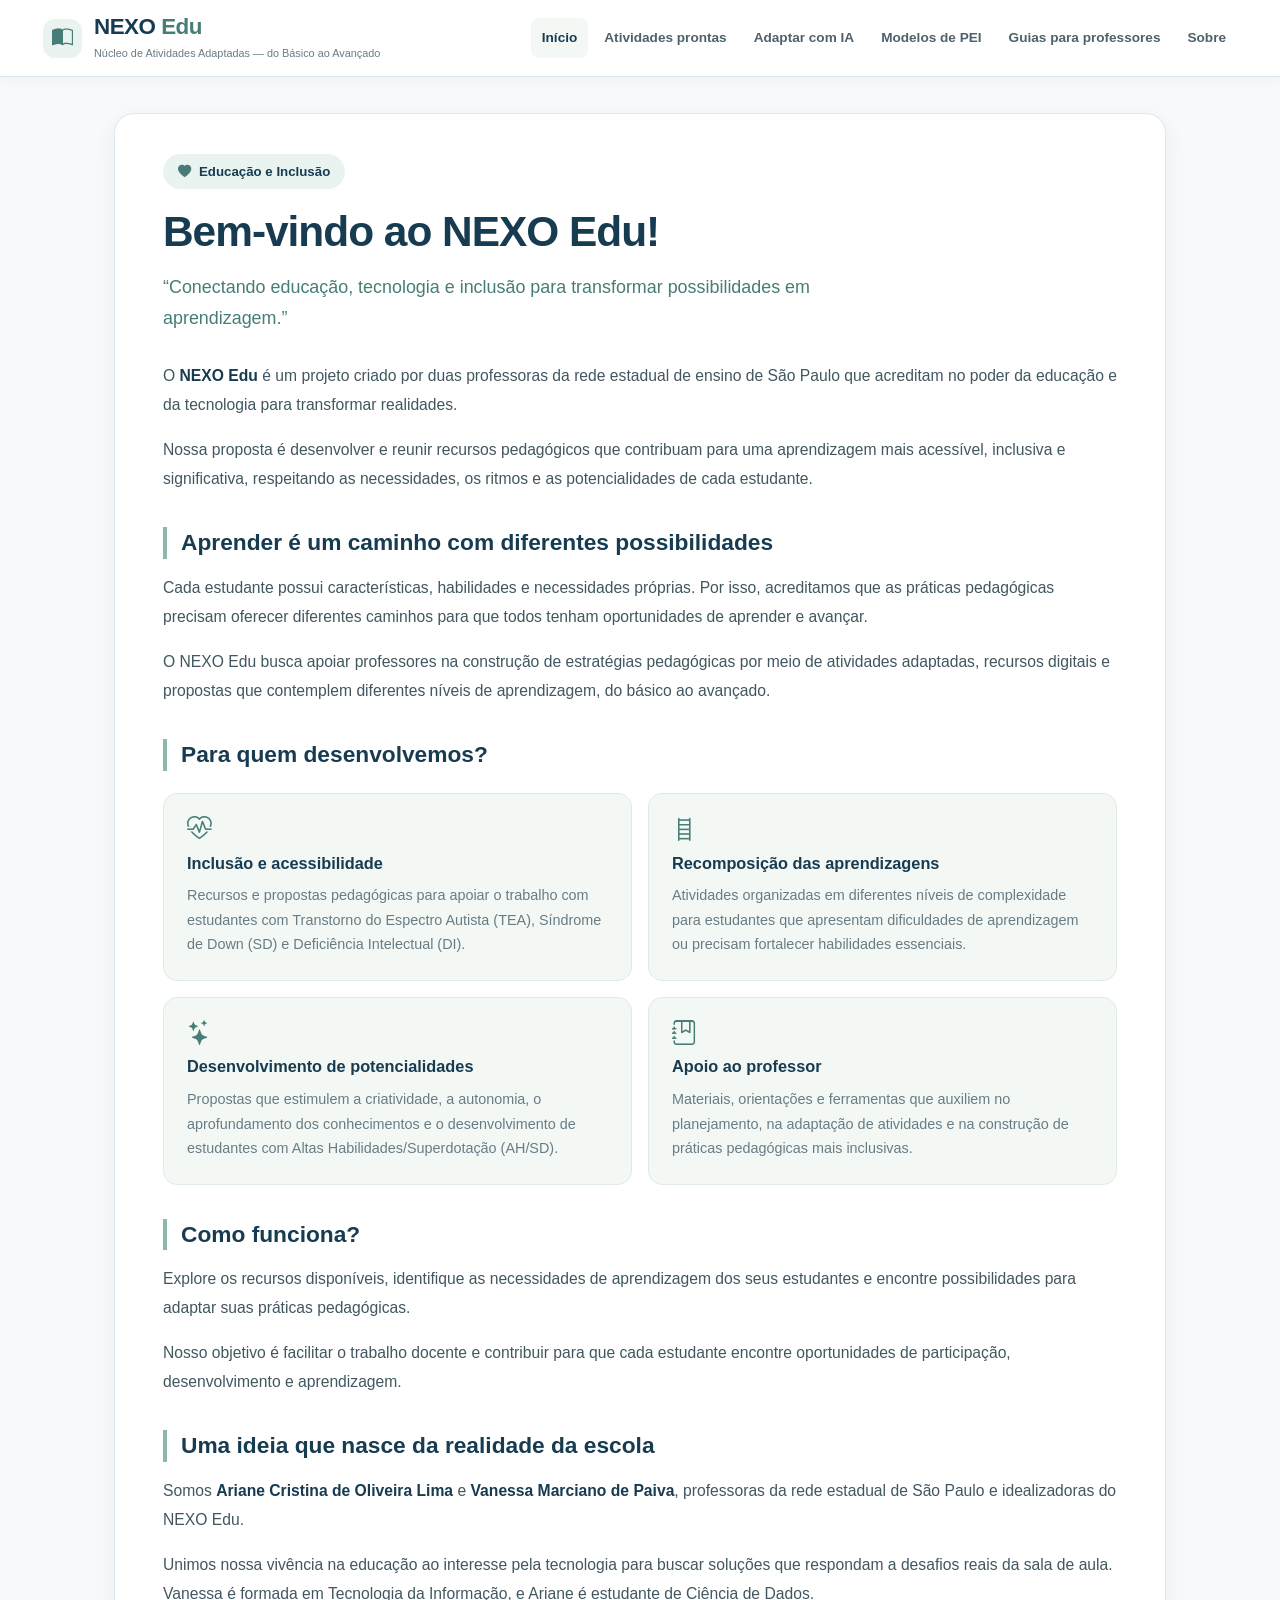
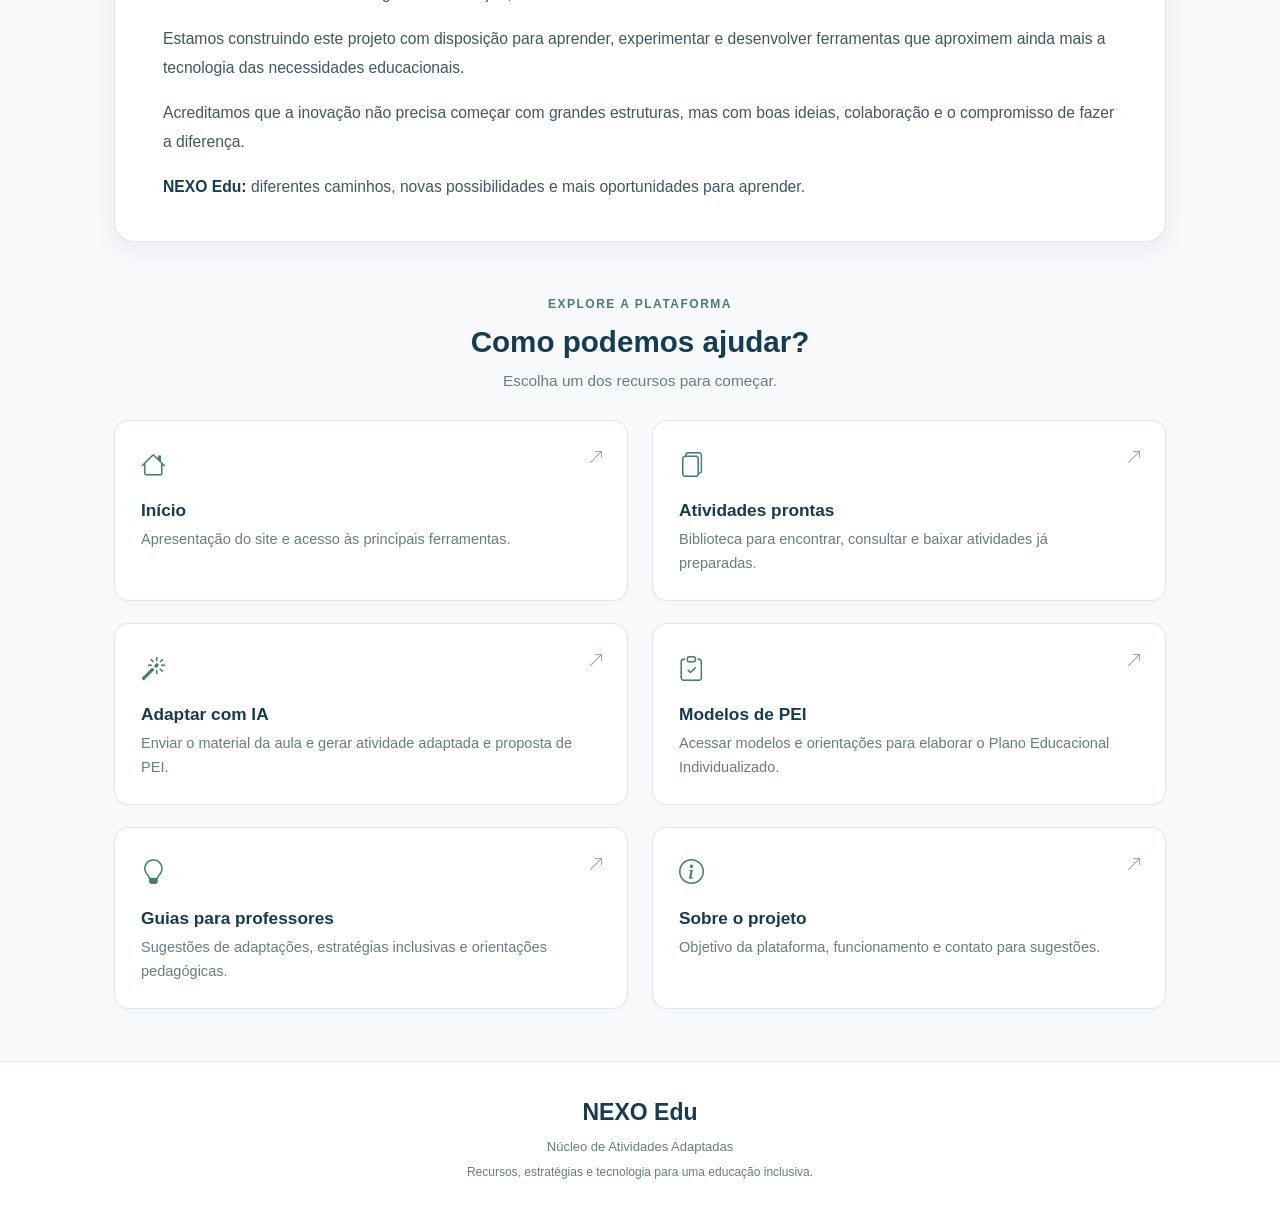
==== index.html @ 33f69986 "alteração do início e guia" ====
<!DOCTYPE html>
<html lang="pt-BR">
<head>
  <meta charset="UTF-8">
  <meta name="viewport" content="width=device-width, initial-scale=1.0">
  <meta name="theme-color" content="#173B50">
  <title>NEXO Edu - Inclusão e Tecnologia</title>

  <link rel="stylesheet" href="https://cdn.jsdelivr.net/npm/bootstrap-icons@1.11.3/font/bootstrap-icons.min.css">
  <link rel="stylesheet" href="style.css">
</head>
<body>

  <header class="site-header">
    <div class="nav-container">
      <a href="index.html" class="brand" aria-label="NEXO Edu - Página inicial">
        <span class="brand-icon"><i class="bi bi-book-half"></i></span>
        <span class="brand-text">
          <span class="brand-name">NEXO <span class="brand-highlight">Edu</span></span>
          <span class="brand-subtitle">Núcleo de Atividades Adaptadas — do Básico ao Avançado</span>
        </span>
      </a>

      <nav class="top-nav" aria-label="Menu principal">
        <a href="index.html" class="nav-link active">Início</a>
        <a href="atividades/atividades.html" class="nav-link">Atividades prontas</a>
        <a href="adaptacao-ia/adaptar.html" class="nav-link">Adaptar com IA</a>
        <a href="guias/modelo-pei.html" class="nav-link">Modelos de PEI</a>
        <a href="guias/guias.html" class="nav-link">Guias para professores</a>
        <a href="sobre.html" class="nav-link">Sobre</a>
      </nav>
    </div>
  </header>

  <main class="container">

    <section id="inicio-container" class="welcome-box">
      <span class="badge">
        <i class="bi bi-heart-fill"></i>
        Educação e Inclusão
      </span>

      <h1 class="welcome-title">Bem-vindo ao NEXO Edu!</h1>

      <p class="tagline">“Conectando educação, tecnologia e inclusão para transformar possibilidades em aprendizagem.”</p>

      <div class="welcome-text">
        <p>
          O <strong>NEXO Edu</strong> é um projeto criado por duas professoras da rede estadual de ensino de São Paulo que acreditam no poder da educação e da tecnologia para transformar realidades.
        </p>

        <p>
          Nossa proposta é desenvolver e reunir recursos pedagógicos que contribuam para uma aprendizagem mais acessível, inclusiva e significativa, respeitando as necessidades, os ritmos e as potencialidades de cada estudante.
        </p>

        <h2 class="section-title">Aprender é um caminho com diferentes possibilidades</h2>

        <p>
          Cada estudante possui características, habilidades e necessidades próprias. Por isso, acreditamos que as práticas pedagógicas precisam oferecer diferentes caminhos para que todos tenham oportunidades de aprender e avançar.
        </p>

        <p>
          O NEXO Edu busca apoiar professores na construção de estratégias pedagógicas por meio de atividades adaptadas, recursos digitais e propostas que contemplem diferentes níveis de aprendizagem, do básico ao avançado.
        </p>

        <h2 class="section-title">Para quem desenvolvemos?</h2>

        <div class="features-grid">
          <div class="feature-item">
            <i class="bi bi-heart-pulse feature-icon"></i>
            <h3>Inclusão e acessibilidade</h3>
            <p>Recursos e propostas pedagógicas para apoiar o trabalho com estudantes com Transtorno do Espectro Autista (TEA), Síndrome de Down (SD) e Deficiência Intelectual (DI).</p>
          </div>

          <div class="feature-item">
            <i class="bi bi-ladder feature-icon"></i>
            <h3>Recomposição das aprendizagens</h3>
            <p>Atividades organizadas em diferentes níveis de complexidade para estudantes que apresentam dificuldades de aprendizagem ou precisam fortalecer habilidades essenciais.</p>
          </div>

          <div class="feature-item">
            <i class="bi bi-stars feature-icon"></i>
            <h3>Desenvolvimento de potencialidades</h3>
            <p>Propostas que estimulem a criatividade, a autonomia, o aprofundamento dos conhecimentos e o desenvolvimento de estudantes com Altas Habilidades/Superdotação (AH/SD).</p>
          </div>

          <div class="feature-item">
            <i class="bi bi-journal-bookmark feature-icon"></i>
            <h3>Apoio ao professor</h3>
            <p>Materiais, orientações e ferramentas que auxiliem no planejamento, na adaptação de atividades e na construção de práticas pedagógicas mais inclusivas.</p>
          </div>
        </div>

        <h2 class="section-title">Como funciona?</h2>

        <p>
          Explore os recursos disponíveis, identifique as necessidades de aprendizagem dos seus estudantes e encontre possibilidades para adaptar suas práticas pedagógicas.
        </p>

        <p>
          Nosso objetivo é facilitar o trabalho docente e contribuir para que cada estudante encontre oportunidades de participação, desenvolvimento e aprendizagem.
        </p>

        <h2 class="section-title">Uma ideia que nasce da realidade da escola</h2>

        <p>
          Somos <strong>Ariane Cristina de Oliveira Lima</strong> e <strong>Vanessa Marciano de Paiva</strong>, professoras da rede estadual de São Paulo e idealizadoras do NEXO Edu.
        </p>

        <p>
          Unimos nossa vivência na educação ao interesse pela tecnologia para buscar soluções que respondam a desafios reais da sala de aula. Vanessa é formada em Tecnologia da Informação, e Ariane é estudante de Ciência de Dados.
        </p>

        <p>
          Estamos construindo este projeto com disposição para aprender, experimentar e desenvolver ferramentas que aproximem ainda mais a tecnologia das necessidades educacionais.
        </p>

        <p>
          Acreditamos que a inovação não precisa começar com grandes estruturas, mas com boas ideias, colaboração e o compromisso de fazer a diferença.
        </p>

        <div class="manifesto-pill">
          <strong>NEXO Edu:</strong> diferentes caminhos, novas possibilidades e mais oportunidades para aprender.
        </div>
      </div>
    </section>

    <section class="resources-section" aria-labelledby="resources-title">
      <div class="resources-heading">
        <span class="eyebrow">Explore a plataforma</span>
        <h2 id="resources-title">Como podemos ajudar?</h2>
        <p>Escolha um dos recursos para começar.</p>
      </div>

      <nav class="menu-grid" aria-label="Recursos do NEXO Edu">

        <a href="index.html" class="menu-card">
          <div class="icon-wrapper">
            <i class="bi bi-house"></i>
          </div>
          <div class="card-content">
            <h3>Início</h3>
            <p>Apresentação do site e acesso às principais ferramentas.</p>
          </div>
          <span class="card-arrow"><i class="bi bi-arrow-up-right"></i></span>
        </a>

        <a href="atividades/atividades.html" class="menu-card">
          <div class="icon-wrapper">
            <i class="bi bi-files"></i>
          </div>
          <div class="card-content">
            <h3>Atividades prontas</h3>
            <p>Biblioteca para encontrar, consultar e baixar atividades já preparadas.</p>
          </div>
          <span class="card-arrow"><i class="bi bi-arrow-up-right"></i></span>
        </a>

        <a href="adaptacao-ia/adaptar.html" class="menu-card">
          <div class="icon-wrapper">
            <i class="bi bi-magic"></i>
          </div>
          <div class="card-content">
            <h3>Adaptar com IA</h3>
            <p>Enviar o material da aula e gerar atividade adaptada e proposta de PEI.</p>
          </div>
          <span class="card-arrow"><i class="bi bi-arrow-up-right"></i></span>
        </a>

        <a href="guias/modelo-pei.html" class="menu-card">
          <div class="icon-wrapper">
            <i class="bi bi-clipboard-check"></i>
          </div>
          <div class="card-content">
            <h3>Modelos de PEI</h3>
            <p>Acessar modelos e orientações para elaborar o Plano Educacional Individualizado.</p>
          </div>
          <span class="card-arrow"><i class="bi bi-arrow-up-right"></i></span>
        </a>

        <a href="guias/guias.html" class="menu-card">
          <div class="icon-wrapper">
            <i class="bi bi-lightbulb"></i>
          </div>
          <div class="card-content">
            <h3>Guias para professores</h3>
            <p>Sugestões de adaptações, estratégias inclusivas e orientações pedagógicas.</p>
          </div>
          <span class="card-arrow"><i class="bi bi-arrow-up-right"></i></span>
        </a>

        <a href="sobre.html" class="menu-card">
          <div class="icon-wrapper">
            <i class="bi bi-info-circle"></i>
          </div>
          <div class="card-content">
            <h3>Sobre o projeto</h3>
            <p>Objetivo da plataforma, funcionamento e contato para sugestões.</p>
          </div>
          <span class="card-arrow"><i class="bi bi-arrow-up-right"></i></span>
        </a>

      </nav>
    </section>

  </main>

  <footer class="rodape">
    <a class="rodape-marca" href="index.html">NEXO Edu</a>
    <p>Núcleo de Atividades Adaptadas</p>
    <p class="rodape-frase">
      Recursos, estratégias e tecnologia para uma educação inclusiva.
    </p>
  </footer>

</body>
</html>
---- style.css ----
/* =========================================
   NEXO EDU — ESTILO GERAL
========================================= */

:root {
  --navy: #173b50;
  --navy-dark: #102f40;
  --teal: #477d76;
  --mint: #e9f3ef;
  --mint-light: #f3f8f5;
  --background: #f7f9fb;
  --white: #ffffff;
  --text: #263b46;
  --muted: #687c85;
  --border: #dfe7eb;
  --shadow: 0 8px 25px rgba(23, 59, 80, 0.06);
}

* {
  margin: 0;
  padding: 0;
  box-sizing: border-box;
}

html {
  scroll-behavior: smooth;
  scroll-padding-top: 100px;
}

body {
  background: var(--background);
  color: var(--text);
  min-height: 100vh;
  font-family: -apple-system, BlinkMacSystemFont, "Segoe UI",
    Roboto, Helvetica, Arial, sans-serif;
  line-height: 1.6;
}

a {
  -webkit-tap-highlight-color: transparent;
}

button {
  font: inherit;
}

/* =========================================
   MENU SUPERIOR
========================================= */

.site-header {
  position: sticky;
  top: 0;
  z-index: 100;
  width: 100%;
  background: rgba(255, 255, 255, 0.97);
  border-bottom: 1px solid var(--border);
  box-shadow: 0 3px 12px rgba(23, 59, 80, 0.035);
  backdrop-filter: blur(12px);
}

.nav-container {
  max-width: 1250px;
  min-height: 76px;
  margin: 0 auto;
  padding: 12px 28px;
  display: flex;
  align-items: center;
  justify-content: space-between;
  gap: 24px;
}

.brand {
  display: inline-flex;
  align-items: center;
  gap: 12px;
  flex-shrink: 0;
  text-decoration: none;
  color: var(--navy);
  font-size: 1.4rem;
  font-weight: 800;
  letter-spacing: -0.5px;
}

.brand-icon {
  width: 39px;
  height: 39px;
  display: inline-flex;
  align-items: center;
  justify-content: center;
  border-radius: 12px;
  background: var(--mint);
  color: var(--teal);
  font-size: 1.3rem;
}

.brand-highlight {
  color: var(--teal);
}

.brand-text {
  display: flex;
  flex-direction: column;
  align-items: flex-start;
  line-height: 1.2;
}

.brand-name {
  font-size: 1.4rem;
  font-weight: 800;
  letter-spacing: -0.5px;
}

.brand-subtitle {
  display: block;
  margin-top: 5px;
  color: #687c85;
  font-size: 0.68rem;
  font-weight: 500;
  letter-spacing: 0;
  line-height: 1.4;
}

@media (max-width: 640px) {
  .brand-subtitle {
    max-width: 245px;
    font-size: 0.62rem;
  }

  .brand-name {
    font-size: 1.25rem;
  }
}

.top-nav {
  display: flex;
  align-items: center;
  justify-content: flex-end;
  flex-wrap: wrap;
  gap: 5px;
}

.nav-link {
  color: #4d626c;
  text-decoration: none;
  font-size: 0.85rem;
  font-weight: 550;
  padding: 9px 11px;
  border-radius: 8px;
  transition: background 0.2s ease, color 0.2s ease;
}

.nav-link:hover,
.nav-link.active {
  background: var(--mint-light);
  color: var(--navy);
}

.nav-link:focus-visible,
.brand:focus-visible {
  outline: 3px solid #82b5aa;
  outline-offset: 3px;
}

/* =========================================
   CONTEÚDO PRINCIPAL
========================================= */

.container {
  width: 100%;
  max-width: 1100px;
  margin: 0 auto;
  padding: 36px 24px 52px;
}

/* =========================================
   APRESENTAÇÃO
========================================= */

.welcome-box {
  position: relative;
  background: var(--white);
  border: 1px solid var(--border);
  border-radius: 20px;
  padding: 40px 48px;
  box-shadow: var(--shadow);
  margin-bottom: 48px;
}

.badge {
  display: inline-flex;
  align-items: center;
  justify-content: center;
  gap: 8px;
  background: var(--mint);
  color: var(--navy);
  padding: 7px 15px;
  border-radius: 999px;
  font-size: 0.83rem;
  font-weight: 650;
  margin-bottom: 18px;
}

.badge i {
  color: var(--teal);
}

.welcome-title {
  color: var(--navy);
  font-size: clamp(2rem, 4vw, 2.65rem);
  line-height: 1.2;
  letter-spacing: -1px;
  margin-bottom: 14px;
}

.tagline {
  max-width: 760px;
  color: var(--teal);
  font-size: 1.12rem;
  line-height: 1.7;
  font-weight: 500;
  margin-bottom: 28px;
}

.welcome-text {
  color: #415760;
  font-size: 0.98rem;
  line-height: 1.85;
}

.welcome-text > p {
  margin-bottom: 16px;
}

.welcome-text strong {
  color: var(--navy);
}

.section-title {
  color: var(--navy);
  font-size: 1.42rem;
  line-height: 1.4;
  margin-top: 34px;
  margin-bottom: 14px;
  padding-left: 14px;
  border-left: 4px solid #8bb8a8;
}

/* =========================================
   QUATRO ÁREAS DE ATUAÇÃO
========================================= */

.features-grid {
  display: grid;
  grid-template-columns: repeat(2, minmax(0, 1fr));
  gap: 16px;
  margin: 22px 0 28px;
}

.feature-item {
  background: var(--mint-light);
  border: 1px solid #e0ebe5;
  border-radius: 14px;
  padding: 23px;
  transition: transform 0.2s ease, box-shadow 0.2s ease;
}

.feature-item:hover {
  transform: translateY(-2px);
  box-shadow: 0 8px 20px rgba(23, 59, 80, 0.05);
}

.feature-icon {
  display: inline-flex;
  color: var(--teal);
  font-size: 1.55rem;
  margin-bottom: 10px;
}

.feature-item h3 {
  color: var(--navy);
  font-size: 1.02rem;
  line-height: 1.45;
  margin-bottom: 8px;
}

.feature-item p {
  color: var(--muted);
  font-size: 0.9rem;
  line-height: 1.7;
}

/* =========================================
   TÍTULO DOS RECURSOS
========================================= */

.resources-section {
  margin-top: 8px;
}

.resources-heading {
  text-align: center;
  margin-bottom: 26px;
}

.eyebrow {
  display: inline-block;
  color: var(--teal);
  text-transform: uppercase;
  letter-spacing: 1.5px;
  font-size: 0.75rem;
  font-weight: 750;
  margin-bottom: 8px;
}

.resources-heading h2 {
  color: var(--navy);
  font-size: 1.85rem;
  line-height: 1.3;
  margin-bottom: 8px;
}

.resources-heading p {
  color: var(--muted);
  font-size: 0.96rem;
}

/* =========================================
   CARDS DE NAVEGAÇÃO
========================================= */

.menu-grid {
  display: grid;
  grid-template-columns: repeat(2, minmax(0, 1fr));
  gap: 22px 24px;
}

.menu-card {
  position: relative;
  min-height: 160px;
  display: flex;
  flex-direction: column;
  align-items: flex-start;
  gap: 11px;
  padding: 25px 26px;
  padding-right: 46px;
  background: var(--white);
  border: 1px solid var(--border);
  border-radius: 14px;
  text-decoration: none;
  box-shadow: 0 2px 5px rgba(23, 59, 80, 0.015);
  transition:
    transform 0.2s ease,
    box-shadow 0.2s ease,
    border-color 0.2s ease;
}

.menu-card:hover {
  transform: translateY(-3px);
  border-color: #b9d2c8;
  box-shadow: 0 10px 24px rgba(23, 59, 80, 0.07);
}

.menu-card:focus-visible {
  outline: 3px solid #82b5aa;
  outline-offset: 3px;
}

.icon-wrapper {
  display: flex;
  align-items: center;
  color: var(--teal);
  font-size: 1.55rem;
  margin-bottom: 2px;
}

.card-content h3 {
  color: var(--navy);
  font-size: 1.08rem;
  line-height: 1.4;
  font-weight: 650;
  margin-bottom: 5px;
}

.card-content p {
  color: var(--muted);
  font-size: 0.91rem;
  line-height: 1.65;
}

.card-arrow {
  position: absolute;
  top: 24px;
  right: 23px;
  color: #91aaa4;
  font-size: 1rem;
  transition: color 0.2s ease, transform 0.2s ease;
}

.menu-card:hover .card-arrow {
  color: var(--teal);
  transform: translate(2px, -2px);
}

/* =========================================
   RODAPÉ
========================================= */

.rodape {
  padding: 32px 20px;
  border-top: 1px solid var(--border);
  background: var(--white);
  text-align: center;
}

.rodape-marca {
  color: var(--navy);
  font-size: 23px;
  font-weight: 800;
  text-decoration: none;
  display: inline-block;
  margin-bottom: 6px;
}

.rodape > p {
  color: var(--muted);
  font-size: 13px;
}

.rodape .rodape-frase {
  margin-top: 5px;
  font-size: 12px;
}

/* =========================================
   TABLETS E CELULARES
========================================= */

@media (max-width: 1000px) {
  .nav-container {
    flex-direction: column;
    justify-content: center;
    gap: 10px;
    padding: 15px 20px;
  }

  .top-nav {
    justify-content: center;
  }

  .nav-link {
    font-size: 0.82rem;
  }
}

@media (max-width: 640px) {
  .container {
    padding: 24px 15px 38px;
  }

  .nav-container {
    padding: 12px 14px;
  }

  .top-nav {
    gap: 4px;
  }

  .nav-link {
    padding: 7px 9px;
    font-size: 0.78rem;
  }

  .welcome-box {
    padding: 28px 20px;
    border-radius: 16px;
    margin-bottom: 36px;
  }

  .welcome-title {
    font-size: 1.9rem;
  }

  .tagline {
    font-size: 1rem;
  }

  .section-title {
    font-size: 1.22rem;
    margin-top: 28px;
  }

  .features-grid {
    grid-template-columns: 1fr;
    gap: 13px;
  }

  .feature-item {
    padding: 20px;
  }

  .resources-heading h2 {
    font-size: 1.55rem;
  }

  .menu-grid {
    grid-template-columns: 1fr;
    gap: 15px;
  }

  .menu-card {
    min-height: 145px;
    padding: 22px;
    padding-right: 45px;
  }
}
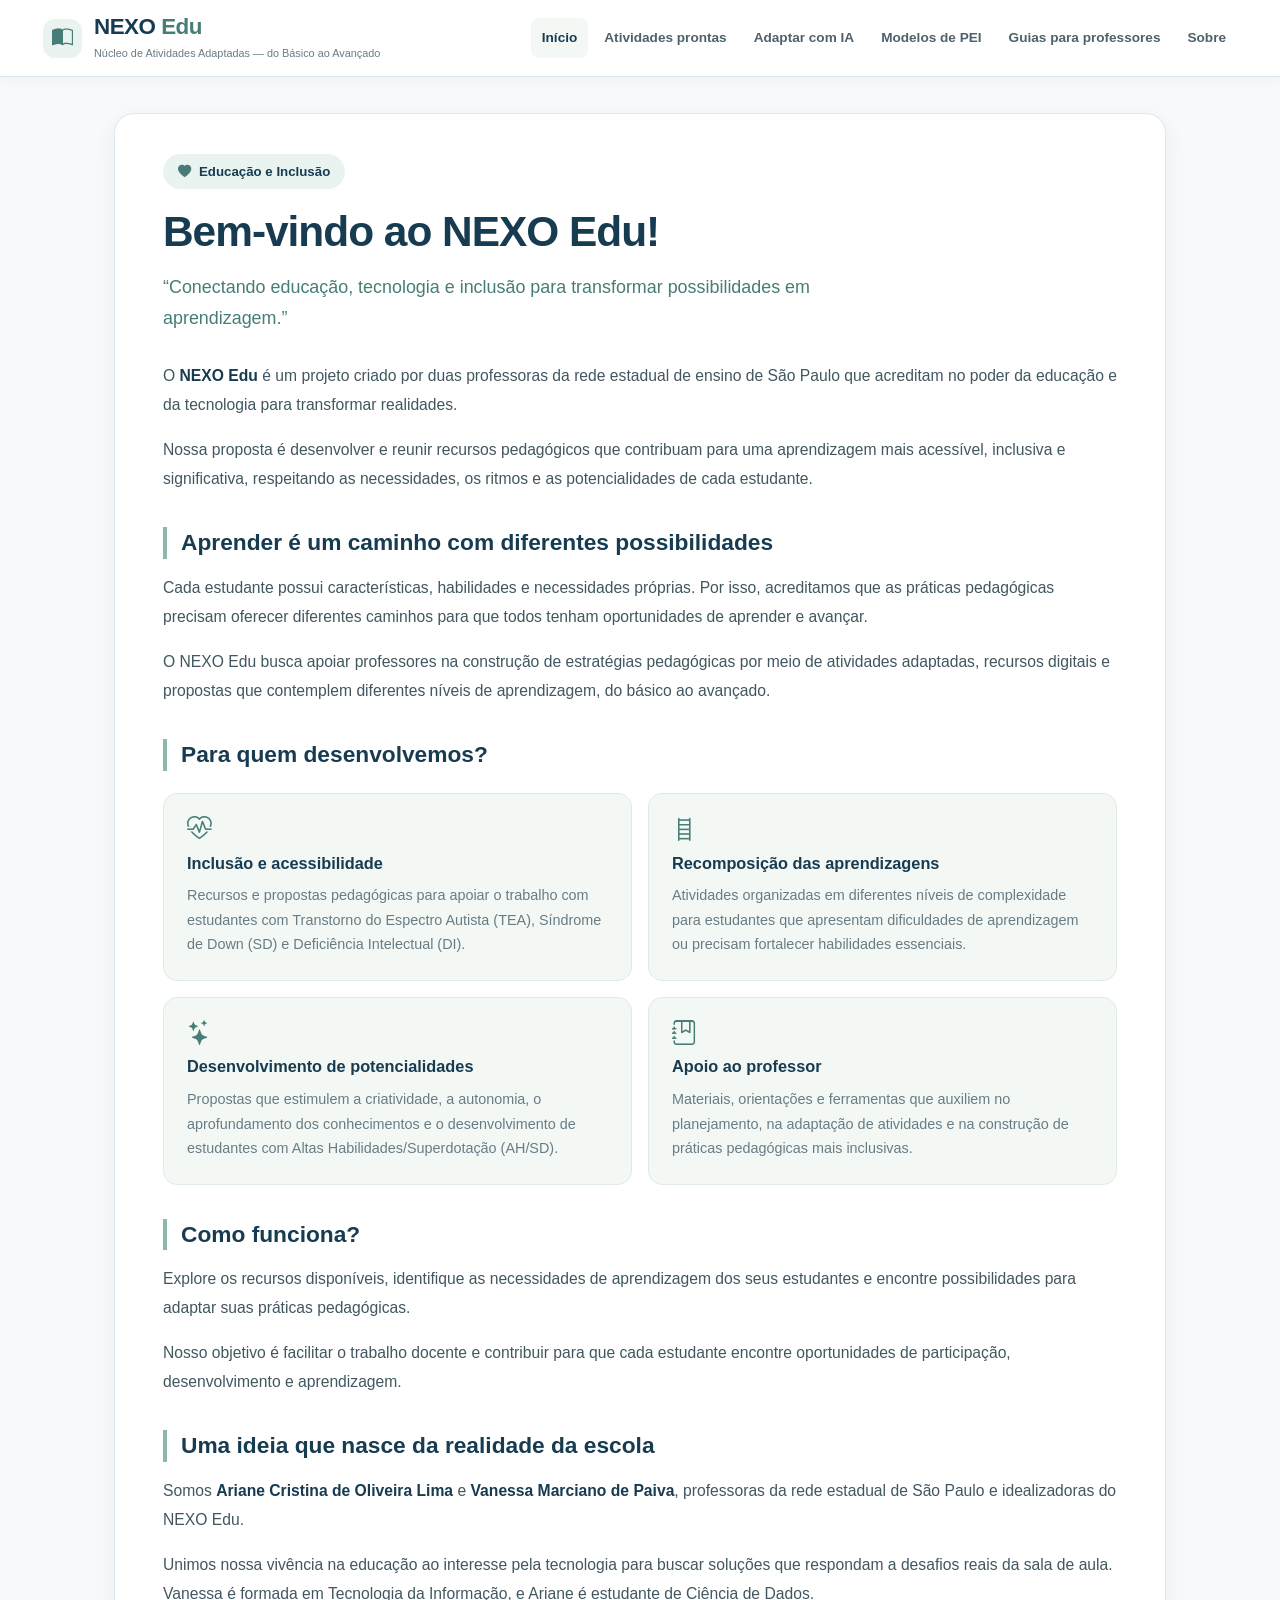
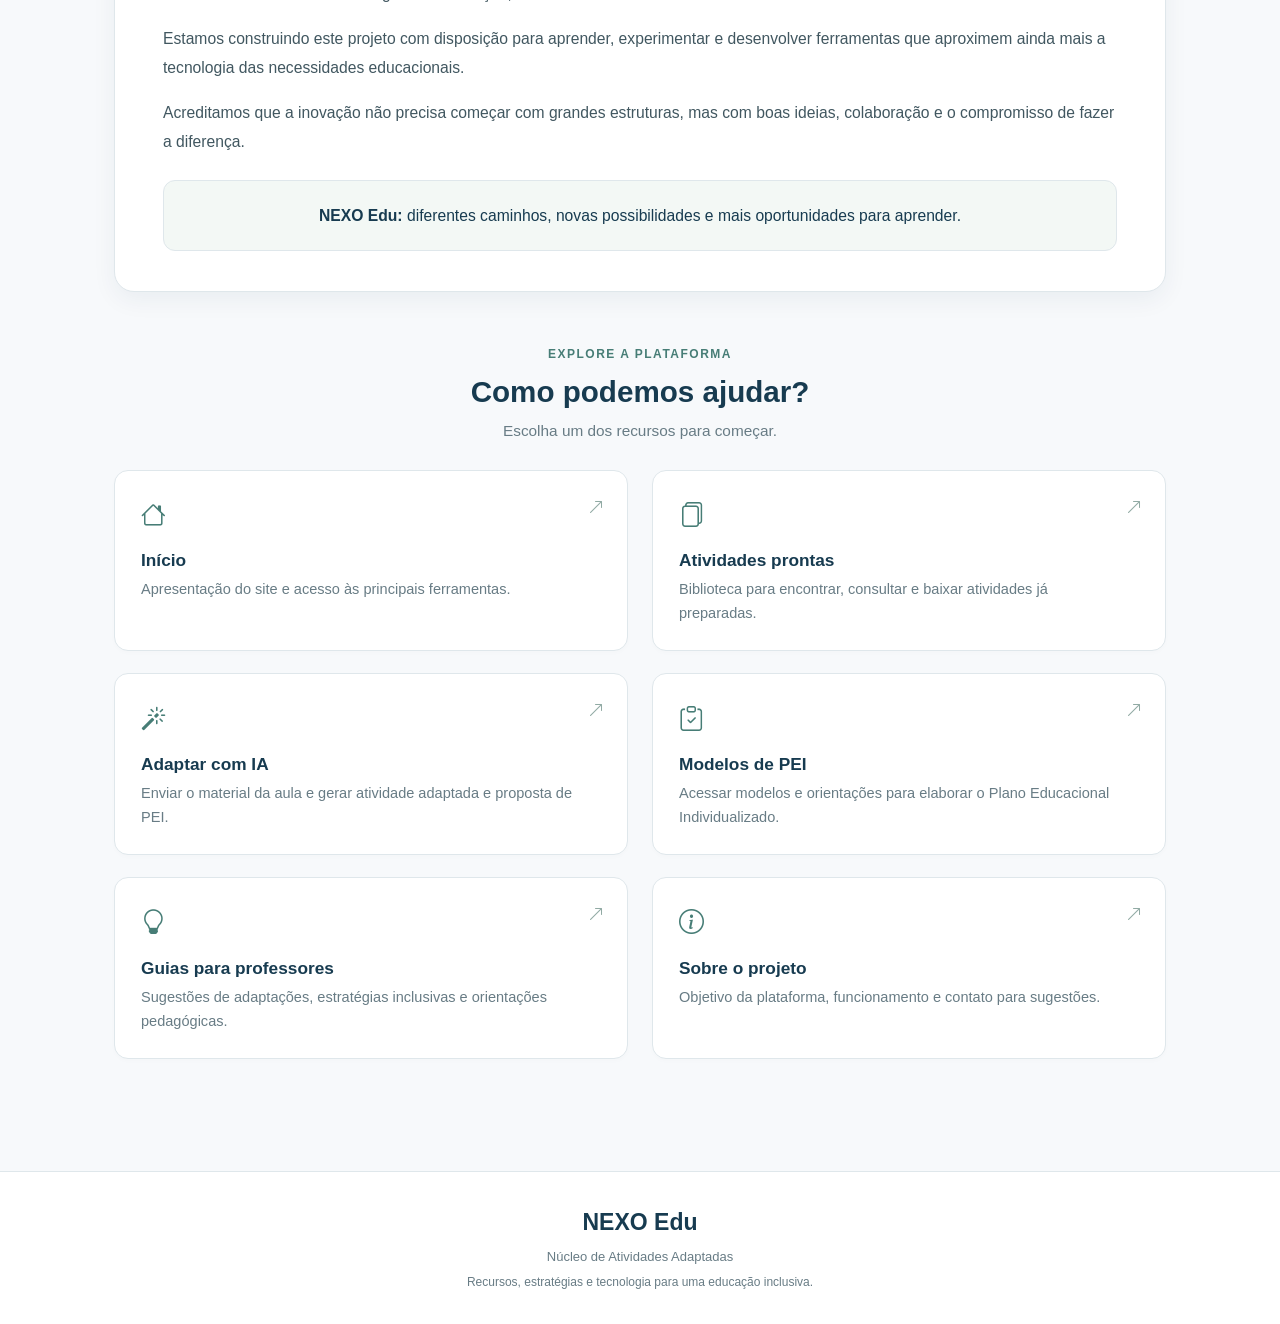
==== commit 128ef2d1: "botoes das atividades" ====
--- a/index.html
+++ b/index.html
@@ -23,7 +23,7 @@
 
       <nav class="top-nav" aria-label="Menu principal">
         <a href="index.html" class="nav-link active">Início</a>
-        <a href="atividades/atividades.html" class="nav-link">Atividades prontas</a>
+        <a href="atividades_prontas/atividades.html" class="nav-link">Atividades prontas</a>
         <a href="adaptacao-ia/adaptar.html" class="nav-link">Adaptar com IA</a>
         <a href="guias/modelo-pei.html" class="nav-link">Modelos de PEI</a>
         <a href="guias/guias.html" class="nav-link">Guias para professores</a>
@@ -134,7 +134,7 @@
 
       <nav class="menu-grid" aria-label="Recursos do NEXO Edu">
 
-        <a href="index.html" class="menu-card">
+        <a href="#inicio-container" class="menu-card">
           <div class="icon-wrapper">
             <i class="bi bi-house"></i>
           </div>
@@ -145,7 +145,7 @@
           <span class="card-arrow"><i class="bi bi-arrow-up-right"></i></span>
         </a>
 
-        <a href="atividades/atividades.html" class="menu-card">
+        <a href="atividades_prontas/atividades.html" class="menu-card">
           <div class="icon-wrapper">
             <i class="bi bi-files"></i>
           </div>
--- a/style.css
+++ b/style.css
@@ -1,5 +1,5 @@
 /* =========================================
-   NEXO EDU — ESTILO GERAL
+   NEXO EDU — ESTILO GERAL E VARIÁVEIS
 ========================================= */
 
 :root {
@@ -126,7 +126,6 @@
     max-width: 245px;
     font-size: 0.62rem;
   }
-
   .brand-name {
     font-size: 1.25rem;
   }
@@ -163,7 +162,7 @@
 }
 
 /* =========================================
-   CONTEÚDO PRINCIPAL
+   CONTEÚDO PRINCIPAL E LAYOUTS
 ========================================= */
 
 .container {
@@ -173,10 +172,12 @@
   padding: 36px 24px 52px;
 }
 
-/* =========================================
-   APRESENTAÇÃO
-========================================= */
-
+.page-content {
+  max-width: 760px;
+  margin: 0 auto;
+}
+
+/* Caixa de Boas-Vindas / Apresentação */
 .welcome-box {
   position: relative;
   background: var(--white);
@@ -246,6 +247,16 @@
   border-left: 4px solid #8bb8a8;
 }
 
+.manifesto-pill {
+  margin-top: 24px;
+  padding: 20px;
+  background: var(--mint-light);
+  border-radius: 12px;
+  border: 1px solid var(--border);
+  text-align: center;
+  color: var(--navy);
+}
+
 /* =========================================
    QUATRO ÁREAS DE ATUAÇÃO
 ========================================= */
@@ -291,7 +302,7 @@
 }
 
 /* =========================================
-   TÍTULO DOS RECURSOS
+   SEÇÃO DE RECURSOS E CARDS DE NAVEGAÇÃO
 ========================================= */
 
 .resources-section {
@@ -324,10 +335,6 @@
   color: var(--muted);
   font-size: 0.96rem;
 }
-
-/* =========================================
-   CARDS DE NAVEGAÇÃO
-========================================= */
 
 .menu-grid {
   display: grid;
@@ -349,10 +356,7 @@
   border-radius: 14px;
   text-decoration: none;
   box-shadow: 0 2px 5px rgba(23, 59, 80, 0.015);
-  transition:
-    transform 0.2s ease,
-    box-shadow 0.2s ease,
-    border-color 0.2s ease;
+  transition: transform 0.2s ease, box-shadow 0.2s ease, border-color 0.2s ease;
 }
 
 .menu-card:hover {
@@ -403,10 +407,236 @@
 }
 
 /* =========================================
+   PÁGINA SOBRE O PROJETO (FUNDADORAS)
+========================================= */
+
+.back-link {
+  display: inline-flex;
+  align-items: center;
+  justify-content: center;
+  gap: 8px;
+  color: var(--teal);
+  text-decoration: none;
+  font-weight: 550;
+  margin-bottom: 20px;
+  font-size: 0.95rem;
+  transition: color 0.2s ease;
+}
+
+.back-link:hover {
+  color: var(--navy);
+  text-decoration: underline;
+}
+
+.about-card {
+  background: var(--white);
+  padding: 48px 42px;
+  border-radius: 20px;
+  border: 1px solid var(--border);
+  box-shadow: var(--shadow);
+}
+
+.about-card-spacious {
+  padding: 55px 60px !important;
+}
+
+.about-header {
+  text-align: center;
+  margin-bottom: 35px;
+}
+
+.about-header h1 {
+  font-size: 2.3rem;
+  font-weight: 800;
+  color: var(--navy);
+  margin-top: 10px;
+  margin-bottom: 10px;
+}
+
+.about-header .subtitle {
+  font-size: 1.05rem;
+  color: #475569;
+  line-height: 1.7;
+  margin-bottom: 24px;
+}
+
+.about-header .subtitle span {
+  display: block;
+  font-size: 0.95rem;
+  color: var(--muted);
+  margin-top: 4px;
+}
+
+.lead-quote {
+  font-size: 1.05rem;
+  font-style: italic;
+  color: var(--text);
+  margin: 24px auto 32px;
+  background: var(--mint-light);
+  padding: 18px 24px;
+  border-radius: 14px;
+  border: 1px solid var(--border);
+  display: block;
+  max-width: 850px;
+  text-align: center;
+}
+
+.content-block {
+  margin-bottom: 40px;
+}
+
+.content-block h2 {
+  font-size: 1.45rem;
+  color: var(--navy);
+  margin-bottom: 16px;
+  padding-bottom: 8px;
+  border-bottom: 2px solid var(--mint);
+}
+
+.content-block p {
+  color: #415760;
+  font-size: 0.98rem;
+  line-height: 1.85;
+  margin-bottom: 16px;
+}
+
+.founders-section-title {
+  text-align: center;
+  margin: 50px 0 28px 0;
+}
+
+.founders-section-title h2 {
+  font-size: 1.55rem;
+  color: var(--navy);
+  margin-bottom: 6px;
+}
+
+.founders-section-title p {
+  color: var(--muted);
+  font-size: 0.95rem;
+}
+
+/* Grid Lado a Lado das Fundadoras */
+.founders-grid {
+  display: grid;
+  grid-template-columns: repeat(2, minmax(0, 1fr));
+  gap: 30px;
+  margin-bottom: 45px;
+}
+
+.founder-profile-card {
+  background: var(--mint-light);
+  border: 1px solid #d5e8de;
+  border-radius: 20px;
+  padding: 35px 28px;
+  display: flex;
+  flex-direction: column;
+  align-items: center;
+  text-align: center;
+  box-shadow: 0 6px 20px rgba(23, 59, 80, 0.04);
+  transition: transform 0.25s ease, box-shadow 0.25s ease;
+}
+
+.founder-profile-card:hover {
+  transform: translateY(-4px);
+  box-shadow: 0 12px 30px rgba(23, 59, 80, 0.08);
+}
+
+.founder-photo-box {
+  width: 110px;
+  height: 110px;
+  border-radius: 50%;
+  background: var(--white);
+  color: var(--teal);
+  display: flex;
+  align-items: center;
+  justify-content: center;
+  font-size: 3rem;
+  margin-bottom: 20px;
+  border: 4px solid var(--mint);
+  box-shadow: 0 4px 15px rgba(71, 125, 118, 0.12);
+  overflow: hidden;
+  flex-shrink: 0;
+}
+
+.founder-photo-box img {
+  width: 100%;
+  height: 100%;
+  object-fit: cover;
+}
+
+.founder-info h3 {
+  color: var(--navy);
+  font-size: 1.2rem;
+  font-weight: 750;
+  margin-bottom: 6px;
+}
+
+.founder-badge {
+  display: inline-block;
+  background: var(--mint);
+  color: var(--teal);
+  padding: 4px 12px;
+  border-radius: 999px;
+  font-size: 0.75rem;
+  font-weight: 700;
+  letter-spacing: 0.5px;
+  margin-bottom: 14px;
+}
+
+.founder-bio {
+  color: #415760;
+  font-size: 0.93rem;
+  line-height: 1.65;
+  margin: 0;
+}
+
+.tag-list {
+  list-style: none;
+  display: flex;
+  flex-wrap: wrap;
+  justify-content: center;
+  gap: 10px;
+  margin: 18px 0 28px;
+  padding: 0;
+}
+
+.tag-list li {
+  background: var(--mint-light);
+  padding: 8px 16px;
+  border-radius: 20px;
+  font-size: 0.9rem;
+  color: var(--text);
+  border: 1px solid var(--border);
+}
+
+.manifesto-box {
+  margin-top: 36px;
+  padding: 28px 24px;
+  background: linear-gradient(135deg, #f0f8f3 0%, #eff5f8 100%);
+  border: 1px solid #dce9e4;
+  border-radius: 14px;
+  text-align: center;
+}
+
+.manifesto-box p {
+  margin-bottom: 12px;
+  color: var(--text);
+}
+
+.brand-tagline {
+  font-weight: 600;
+  color: var(--teal);
+  font-size: 0.95rem;
+}
+
+/* =========================================
    RODAPÉ
 ========================================= */
 
 .rodape {
+  width: 100%;
+  margin-top: 60px;
   padding: 32px 20px;
   border-top: 1px solid var(--border);
   background: var(--white);
@@ -425,6 +655,7 @@
 .rodape > p {
   color: var(--muted);
   font-size: 13px;
+  margin: 0;
 }
 
 .rodape .rodape-frase {
@@ -433,7 +664,7 @@
 }
 
 /* =========================================
-   TABLETS E CELULARES
+   RESPONSIVIDADE (TABLETS E CELULARES)
 ========================================= */
 
 @media (max-width: 1000px) {
@@ -443,13 +674,21 @@
     gap: 10px;
     padding: 15px 20px;
   }
-
   .top-nav {
     justify-content: center;
   }
-
   .nav-link {
     font-size: 0.82rem;
+  }
+}
+
+@media (max-width: 768px) {
+  .about-card-spacious {
+    padding: 30px 20px !important;
+  }
+  .founders-grid {
+    grid-template-columns: 1fr;
+    gap: 20px;
   }
 }
 
@@ -457,57 +696,45 @@
   .container {
     padding: 24px 15px 38px;
   }
-
   .nav-container {
     padding: 12px 14px;
   }
-
   .top-nav {
     gap: 4px;
   }
-
   .nav-link {
     padding: 7px 9px;
     font-size: 0.78rem;
   }
-
   .welcome-box {
     padding: 28px 20px;
     border-radius: 16px;
     margin-bottom: 36px;
   }
-
   .welcome-title {
     font-size: 1.9rem;
   }
-
   .tagline {
     font-size: 1rem;
   }
-
   .section-title {
     font-size: 1.22rem;
     margin-top: 28px;
   }
-
   .features-grid {
     grid-template-columns: 1fr;
     gap: 13px;
   }
-
   .feature-item {
     padding: 20px;
   }
-
   .resources-heading h2 {
     font-size: 1.55rem;
   }
-
   .menu-grid {
     grid-template-columns: 1fr;
     gap: 15px;
   }
-
   .menu-card {
     min-height: 145px;
     padding: 22px;
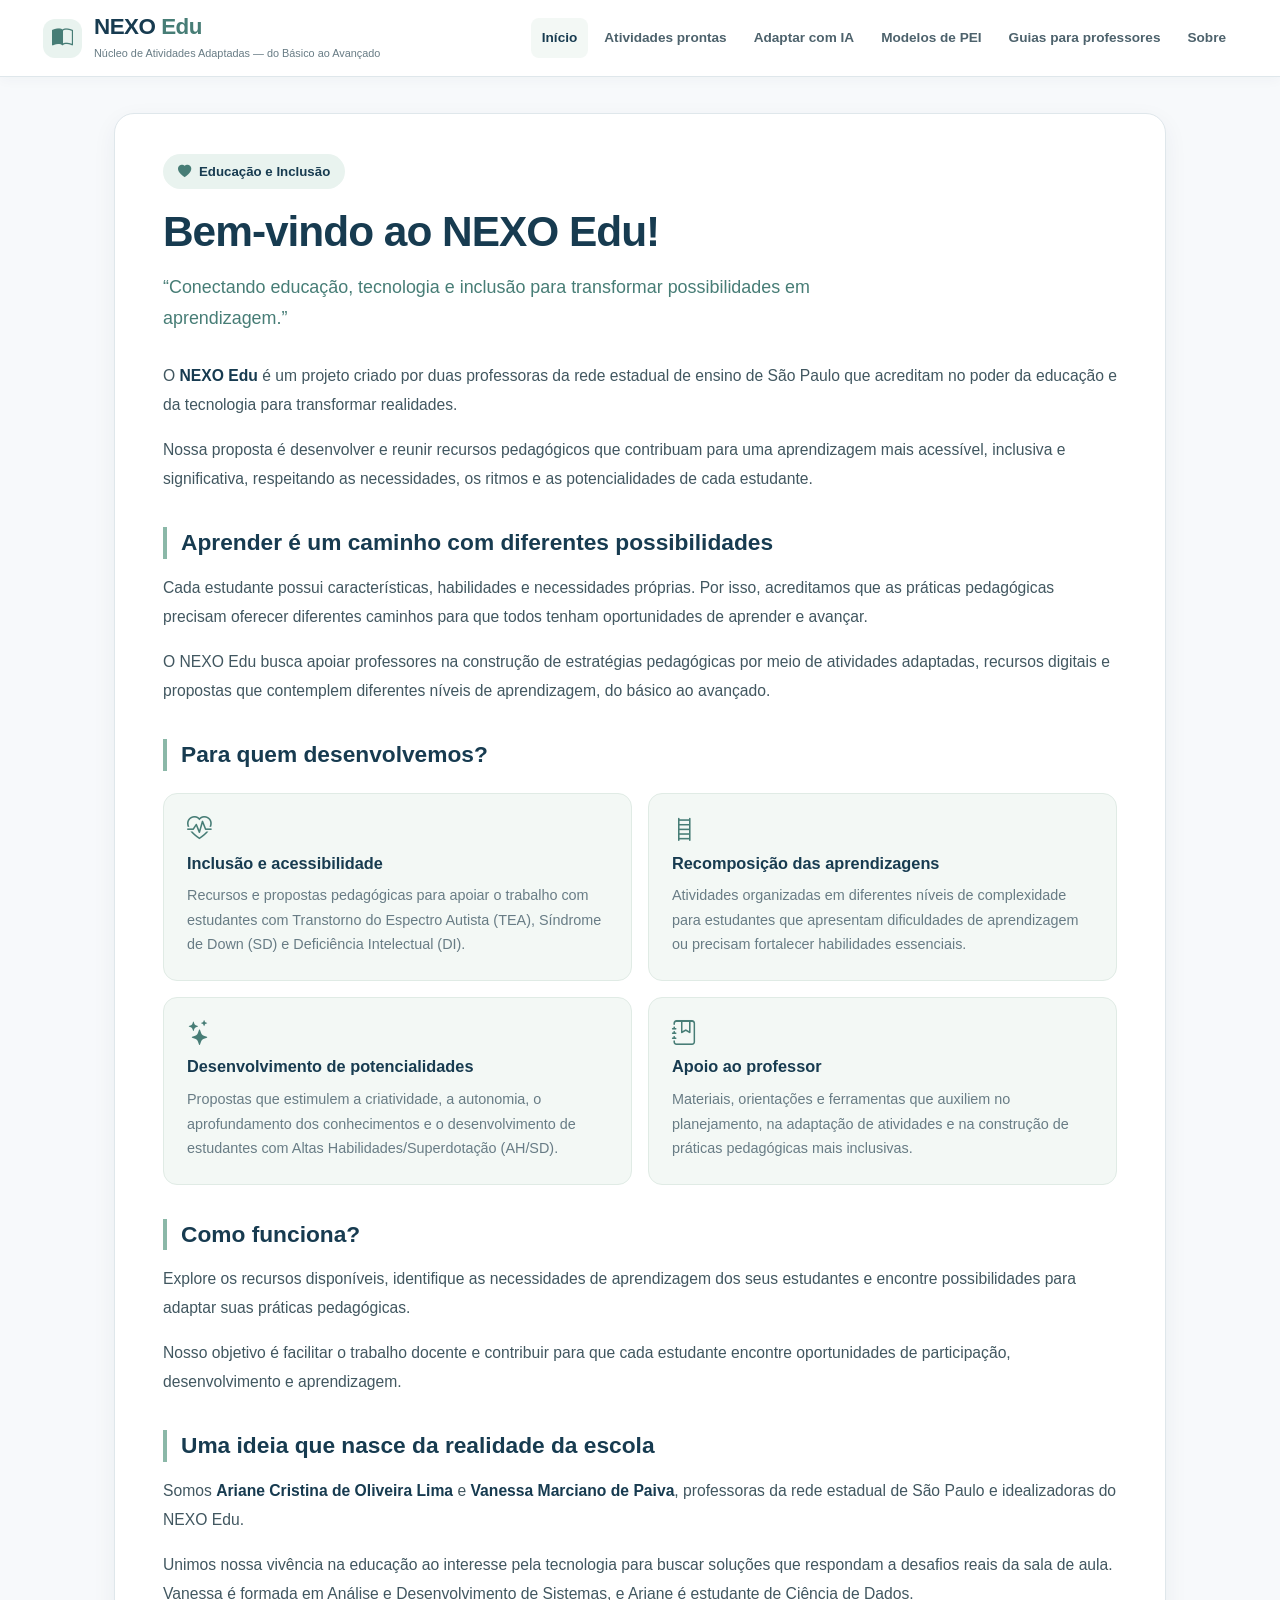
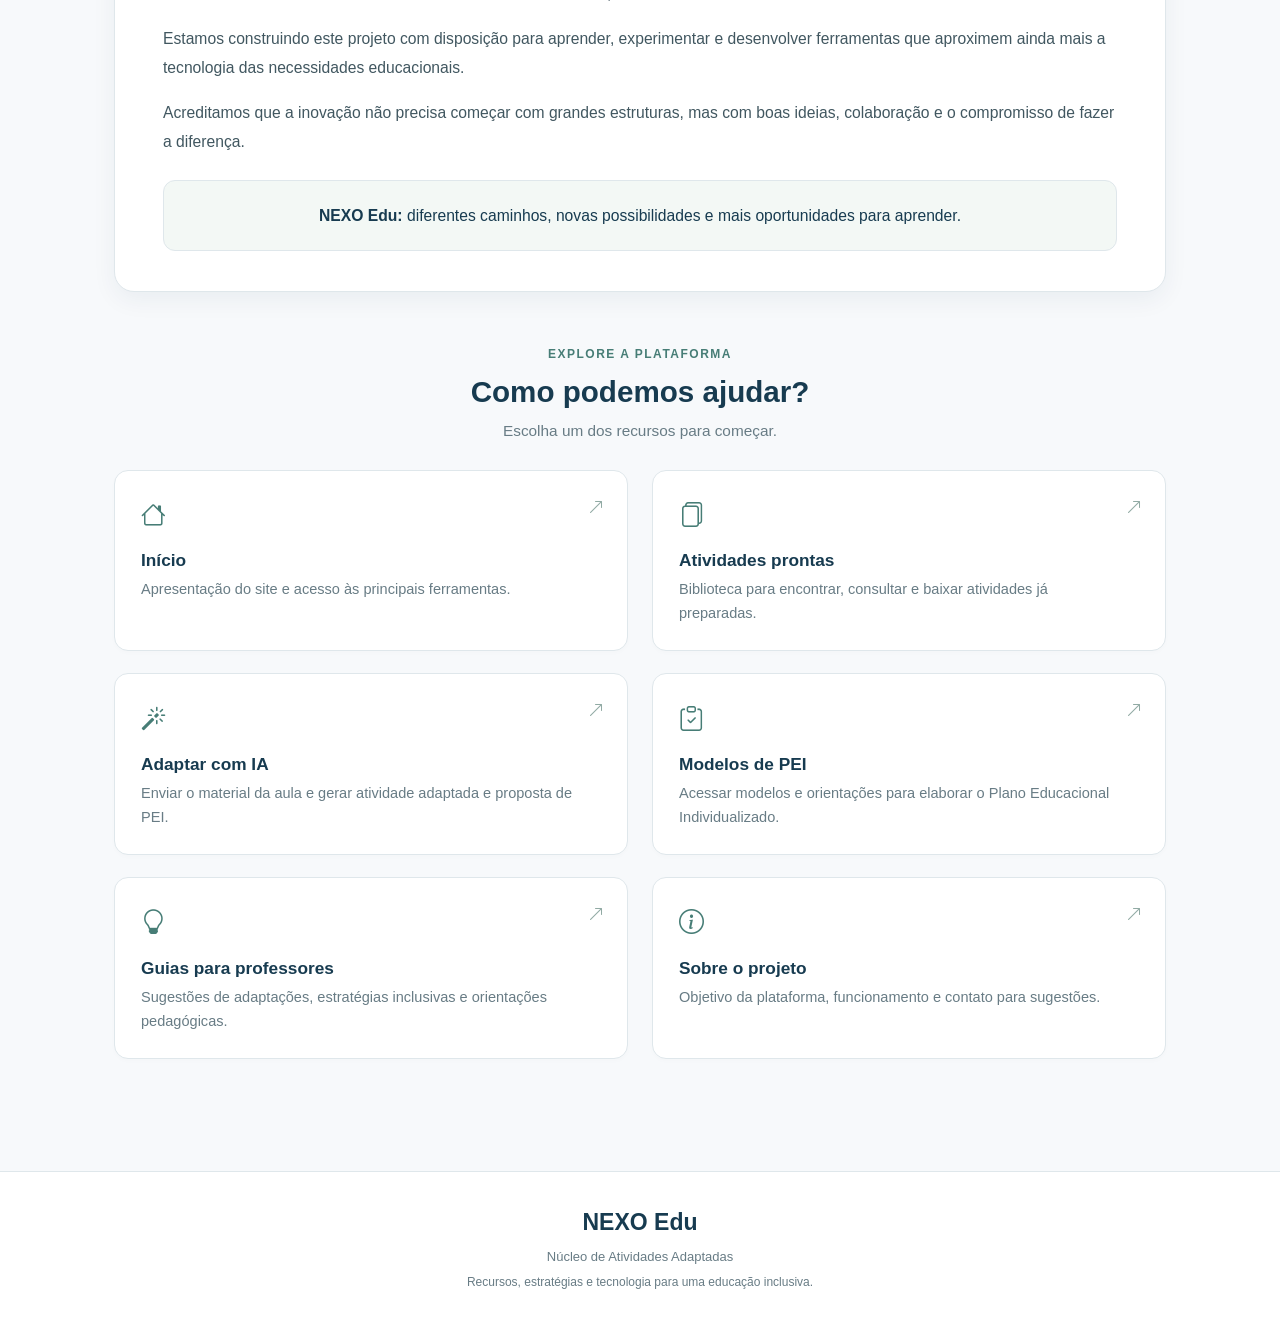
==== commit a69f10d8: "início" ====
--- a/index.html
+++ b/index.html
@@ -25,7 +25,7 @@
         <a href="index.html" class="nav-link active">Início</a>
         <a href="atividades_prontas/atividades.html" class="nav-link">Atividades prontas</a>
         <a href="adaptacao-ia/adaptar.html" class="nav-link">Adaptar com IA</a>
-        <a href="guias/modelo-pei.html" class="nav-link">Modelos de PEI</a>
+        <a href="modelos pei/modelos.html" class="nav-link">Modelos de PEI</a>
         <a href="guias/guias.html" class="nav-link">Guias para professores</a>
         <a href="sobre.html" class="nav-link">Sobre</a>
       </nav>
@@ -108,7 +108,7 @@
         </p>
 
         <p>
-          Unimos nossa vivência na educação ao interesse pela tecnologia para buscar soluções que respondam a desafios reais da sala de aula. Vanessa é formada em Tecnologia da Informação, e Ariane é estudante de Ciência de Dados.
+          Unimos nossa vivência na educação ao interesse pela tecnologia para buscar soluções que respondam a desafios reais da sala de aula. Vanessa é formada em Análise e Desenvolvimento de Sistemas, e Ariane é estudante de Ciência de Dados.
         </p>
 
         <p>
--- a/style.css
+++ b/style.css
@@ -344,7 +344,7 @@
 
 .menu-card {
   position: relative;
-  min-height: 160px;
+  min-height: 160px; /* Corrigido para o tamanho padrão correto */
   display: flex;
   flex-direction: column;
   align-items: flex-start;
@@ -395,7 +395,7 @@
 .card-arrow {
   position: absolute;
   top: 24px;
-  right: 23px;
+  right: 23px; /* Corrigido o alinhamento da seta */
   color: #91aaa4;
   font-size: 1rem;
   transition: color 0.2s ease, transform 0.2s ease;
@@ -406,99 +406,9 @@
   transform: translate(2px, -2px);
 }
 
-/* =========================================
-   PÁGINA SOBRE O PROJETO (FUNDADORAS)
-========================================= */
-
-.back-link {
-  display: inline-flex;
-  align-items: center;
-  justify-content: center;
-  gap: 8px;
-  color: var(--teal);
-  text-decoration: none;
-  font-weight: 550;
-  margin-bottom: 20px;
-  font-size: 0.95rem;
-  transition: color 0.2s ease;
-}
-
-.back-link:hover {
-  color: var(--navy);
-  text-decoration: underline;
-}
-
-.about-card {
-  background: var(--white);
-  padding: 48px 42px;
-  border-radius: 20px;
-  border: 1px solid var(--border);
-  box-shadow: var(--shadow);
-}
-
-.about-card-spacious {
-  padding: 55px 60px !important;
-}
-
-.about-header {
-  text-align: center;
-  margin-bottom: 35px;
-}
-
-.about-header h1 {
-  font-size: 2.3rem;
-  font-weight: 800;
-  color: var(--navy);
-  margin-top: 10px;
-  margin-bottom: 10px;
-}
-
-.about-header .subtitle {
-  font-size: 1.05rem;
-  color: #475569;
-  line-height: 1.7;
-  margin-bottom: 24px;
-}
-
-.about-header .subtitle span {
-  display: block;
-  font-size: 0.95rem;
-  color: var(--muted);
-  margin-top: 4px;
-}
-
-.lead-quote {
-  font-size: 1.05rem;
-  font-style: italic;
-  color: var(--text);
-  margin: 24px auto 32px;
-  background: var(--mint-light);
-  padding: 18px 24px;
-  border-radius: 14px;
-  border: 1px solid var(--border);
-  display: block;
-  max-width: 850px;
-  text-align: center;
-}
-
-.content-block {
-  margin-bottom: 40px;
-}
-
-.content-block h2 {
-  font-size: 1.45rem;
-  color: var(--navy);
-  margin-bottom: 16px;
-  padding-bottom: 8px;
-  border-bottom: 2px solid var(--mint);
-}
-
-.content-block p {
-  color: #415760;
-  font-size: 0.98rem;
-  line-height: 1.85;
-  margin-bottom: 16px;
-}
+/* ========================================================
+   SEÇÃO DAS FUNDADORAS (SOBRE O PROJETO)
+   ======================================================== */
 
 .founders-section-title {
   text-align: center;
@@ -516,12 +426,17 @@
   font-size: 0.95rem;
 }
 
-/* Grid Lado a Lado das Fundadoras */
 .founders-grid {
   display: grid;
   grid-template-columns: repeat(2, minmax(0, 1fr));
   gap: 30px;
   margin-bottom: 45px;
+}
+
+@media (max-width: 800px) {
+  .founders-grid {
+    grid-template-columns: 1fr;
+  }
 }
 
 .founder-profile-card {
@@ -543,9 +458,13 @@
 }
 
 .founder-photo-box {
-  width: 110px;
-  height: 110px;
-  border-radius: 50%;
+  width: 110px !important;
+  height: 110px !important;
+  min-width: 110px !important;
+  min-height: 110px !important;
+  max-width: 110px !important;
+  max-height: 110px !important;
+  border-radius: 50% !important;
   background: var(--white);
   color: var(--teal);
   display: flex;
@@ -555,14 +474,15 @@
   margin-bottom: 20px;
   border: 4px solid var(--mint);
   box-shadow: 0 4px 15px rgba(71, 125, 118, 0.12);
-  overflow: hidden;
+  overflow: hidden !important;
   flex-shrink: 0;
 }
 
 .founder-photo-box img {
-  width: 100%;
-  height: 100%;
-  object-fit: cover;
+  width: 100% !important;
+  height: 100% !important;
+  object-fit: cover !important;
+  display: block !important;
 }
 
 .founder-info h3 {
@@ -591,43 +511,23 @@
   margin: 0;
 }
 
-.tag-list {
-  list-style: none;
-  display: flex;
-  flex-wrap: wrap;
-  justify-content: center;
-  gap: 10px;
-  margin: 18px 0 28px;
-  padding: 0;
-}
-
-.tag-list li {
-  background: var(--mint-light);
-  padding: 8px 16px;
-  border-radius: 20px;
-  font-size: 0.9rem;
-  color: var(--text);
-  border: 1px solid var(--border);
-}
-
-.manifesto-box {
-  margin-top: 36px;
-  padding: 28px 24px;
-  background: linear-gradient(135deg, #f0f8f3 0%, #eff5f8 100%);
-  border: 1px solid #dce9e4;
-  border-radius: 14px;
-  text-align: center;
-}
-
-.manifesto-box p {
-  margin-bottom: 12px;
-  color: var(--text);
-}
-
-.brand-tagline {
+.btn-portfolio {
+  display: inline-flex;
+  align-items: center;
+  gap: 8px;
+  background: var(--navy);
+  color: #ffffff;
+  padding: 9px 18px;
+  border-radius: 8px;
+  text-decoration: none;
+  font-size: 0.88rem;
   font-weight: 600;
-  color: var(--teal);
-  font-size: 0.95rem;
+  margin-top: 16px;
+  transition: opacity 0.2s ease;
+}
+
+.btn-portfolio:hover {
+  opacity: 0.9;
 }
 
 /* =========================================
@@ -683,8 +583,16 @@
 }
 
 @media (max-width: 768px) {
-  .about-card-spacious {
-    padding: 30px 20px !important;
+  .about-card {
+    background: var(--white);
+    padding: 35px 20px;
+    border-radius: 20px;
+    border: 1px solid var(--border);
+    box-shadow: var(--shadow);
+    max-width: 1050px;
+    width: 100%;
+    margin: 30px auto;
+    box-sizing: border-box;
   }
   .founders-grid {
     grid-template-columns: 1fr;
@@ -740,4 +648,10 @@
     padding: 22px;
     padding-right: 45px;
   }
+
+  /* Alargamento elegante para a página Sobre */
+.page-content-wide {
+  max-width: 960px !important;
+  margin: 0 auto;
+}
 }
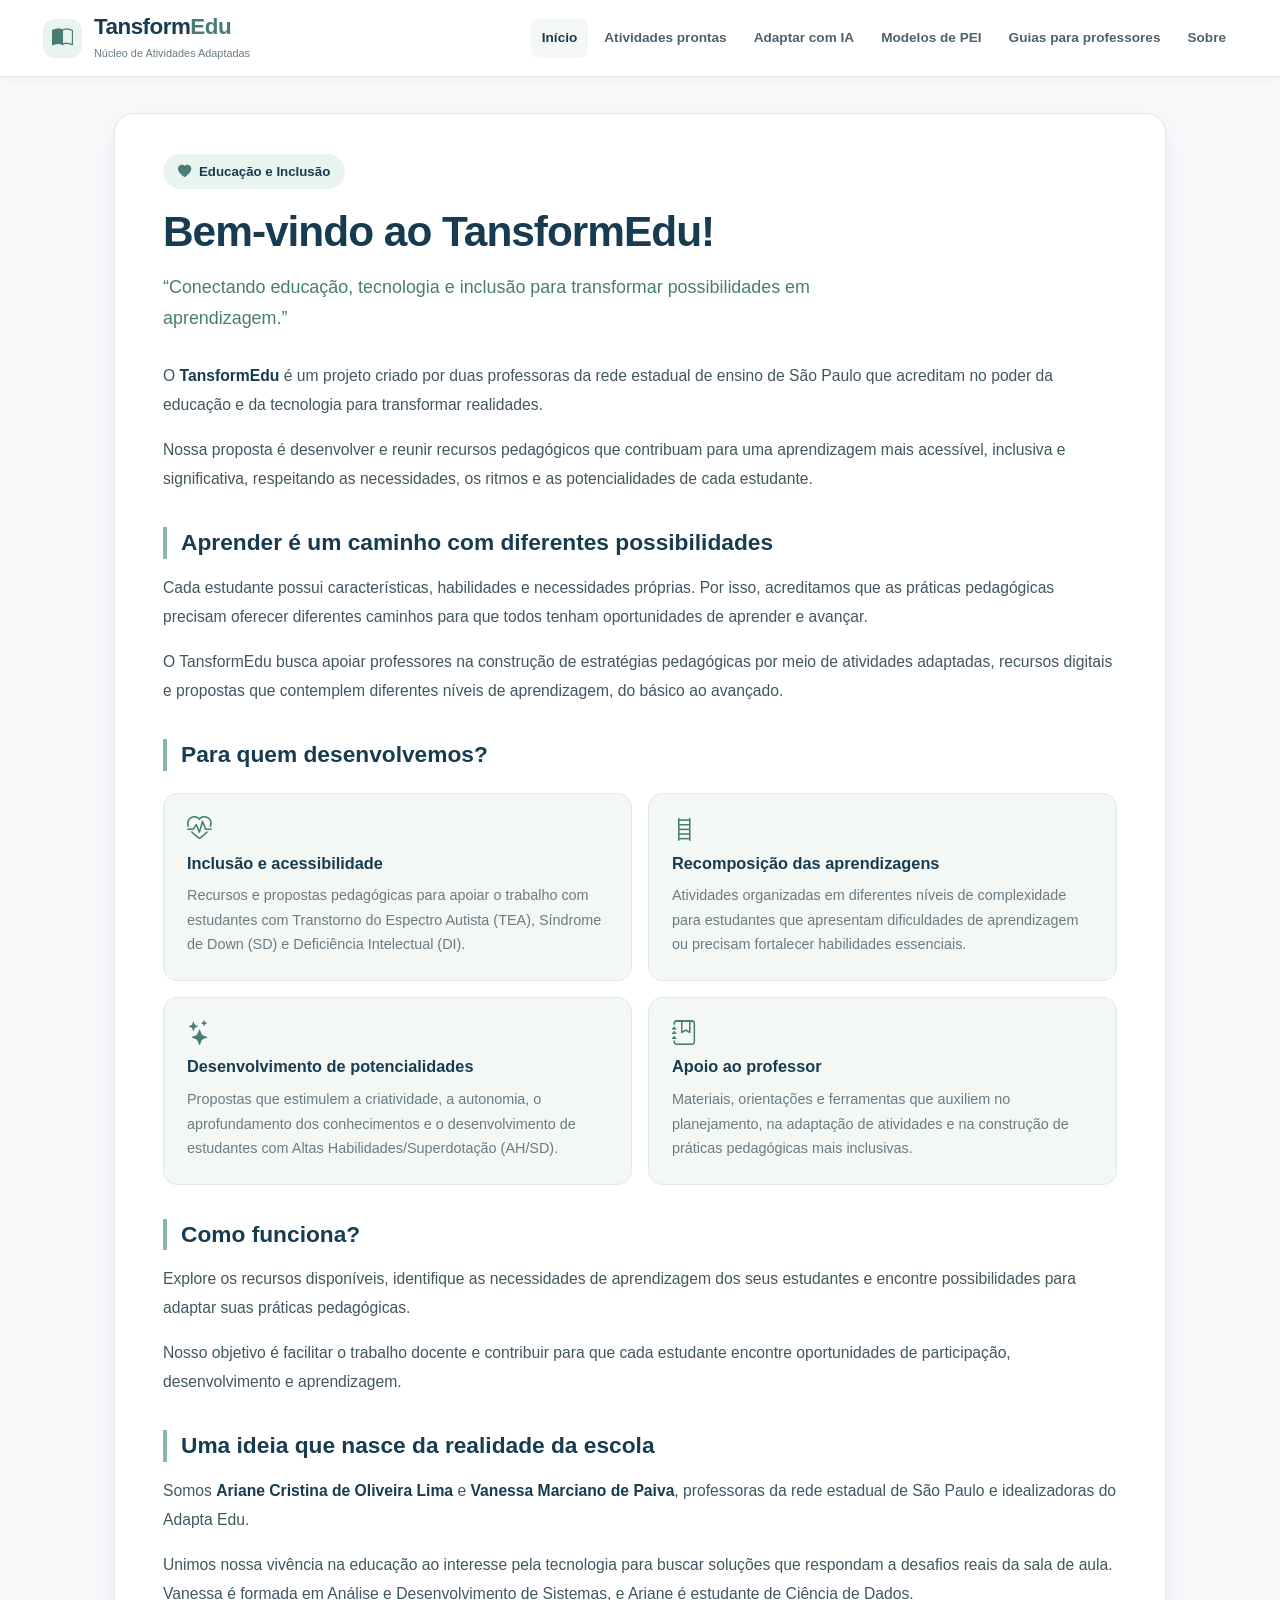
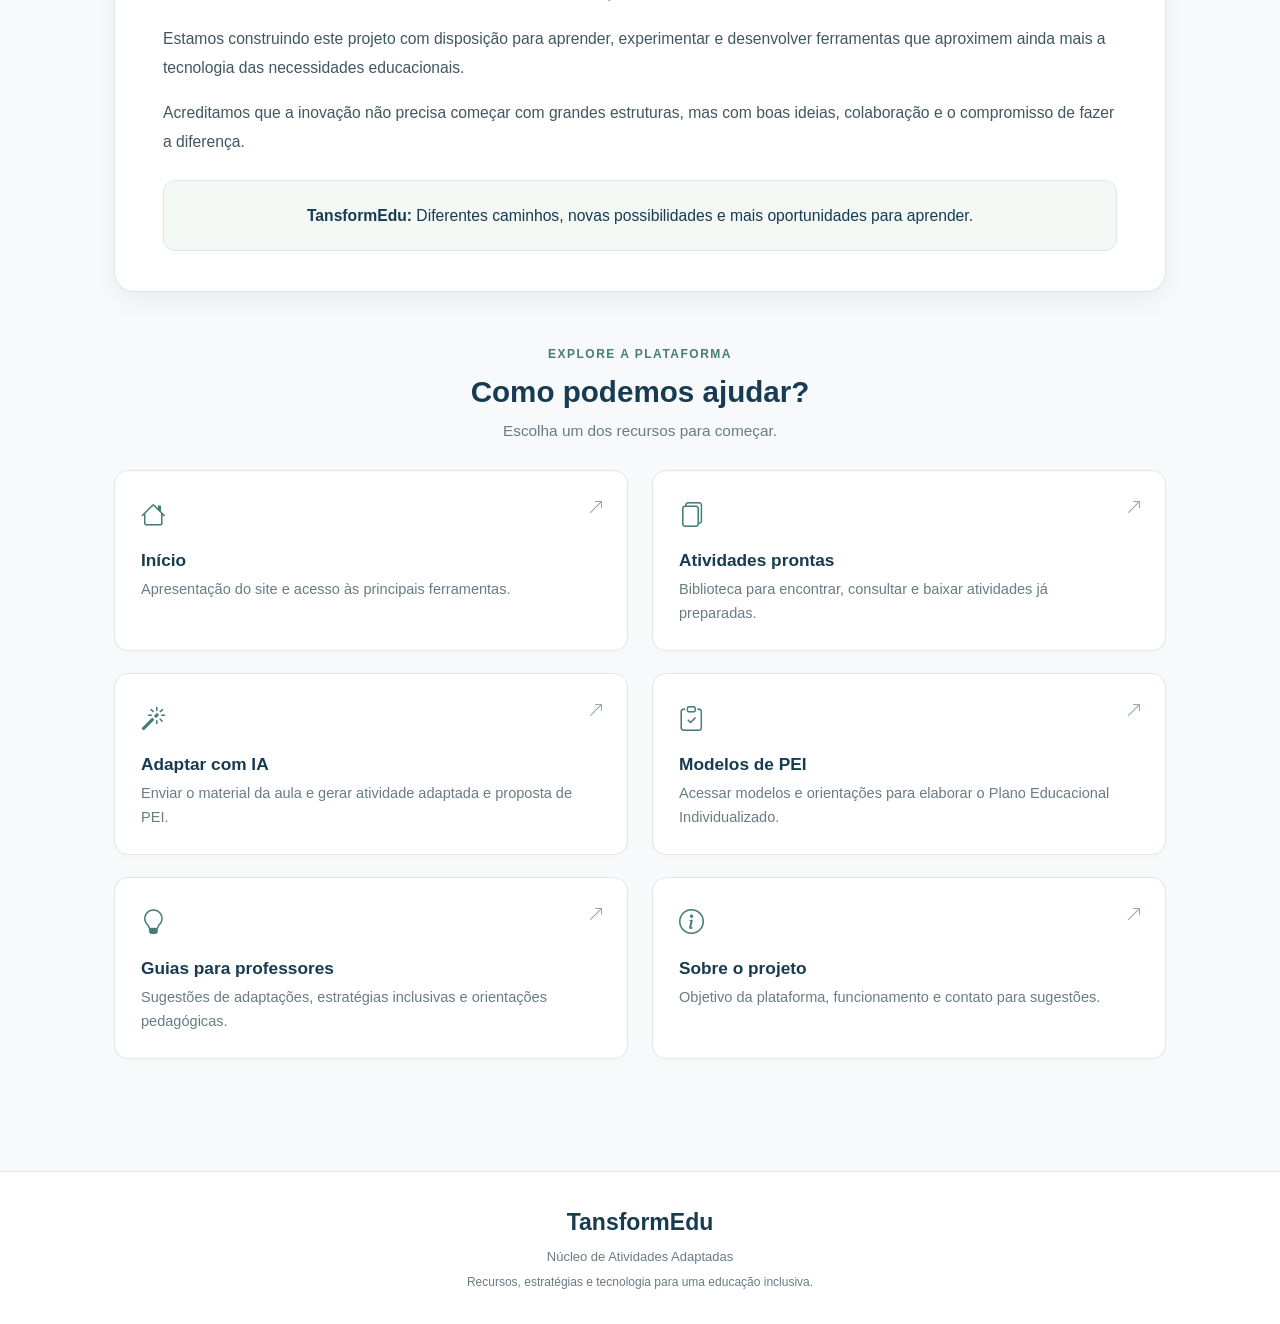
==== commit ae92ef0d: "mudança do nome do site" ====
--- a/index.html
+++ b/index.html
@@ -4,7 +4,7 @@
   <meta charset="UTF-8">
   <meta name="viewport" content="width=device-width, initial-scale=1.0">
   <meta name="theme-color" content="#173B50">
-  <title>NEXO Edu - Inclusão e Tecnologia</title>
+  <title>TansformEdu - Inclusão e Tecnologia</title>
 
   <link rel="stylesheet" href="https://cdn.jsdelivr.net/npm/bootstrap-icons@1.11.3/font/bootstrap-icons.min.css">
   <link rel="stylesheet" href="style.css">
@@ -13,11 +13,11 @@
 
   <header class="site-header">
     <div class="nav-container">
-      <a href="index.html" class="brand" aria-label="NEXO Edu - Página inicial">
+      <a href="index.html" class="brand" aria-label="TansformEdu - Página inicial">
         <span class="brand-icon"><i class="bi bi-book-half"></i></span>
         <span class="brand-text">
-          <span class="brand-name">NEXO <span class="brand-highlight">Edu</span></span>
-          <span class="brand-subtitle">Núcleo de Atividades Adaptadas — do Básico ao Avançado</span>
+          <span class="brand-name">Tansform<span class="brand-highlight">Edu</span>
+          <span class="brand-subtitle">Núcleo de Atividades Adaptadas</span>
         </span>
       </a>
 
@@ -40,13 +40,13 @@
         Educação e Inclusão
       </span>
 
-      <h1 class="welcome-title">Bem-vindo ao NEXO Edu!</h1>
+      <h1 class="welcome-title">Bem-vindo ao TansformEdu!</h1>
 
       <p class="tagline">“Conectando educação, tecnologia e inclusão para transformar possibilidades em aprendizagem.”</p>
 
       <div class="welcome-text">
         <p>
-          O <strong>NEXO Edu</strong> é um projeto criado por duas professoras da rede estadual de ensino de São Paulo que acreditam no poder da educação e da tecnologia para transformar realidades.
+          O <strong>TansformEdu</strong> é um projeto criado por duas professoras da rede estadual de ensino de São Paulo que acreditam no poder da educação e da tecnologia para transformar realidades.
         </p>
 
         <p>
@@ -60,7 +60,7 @@
         </p>
 
         <p>
-          O NEXO Edu busca apoiar professores na construção de estratégias pedagógicas por meio de atividades adaptadas, recursos digitais e propostas que contemplem diferentes níveis de aprendizagem, do básico ao avançado.
+          O TansformEdu busca apoiar professores na construção de estratégias pedagógicas por meio de atividades adaptadas, recursos digitais e propostas que contemplem diferentes níveis de aprendizagem, do básico ao avançado.
         </p>
 
         <h2 class="section-title">Para quem desenvolvemos?</h2>
@@ -104,7 +104,7 @@
         <h2 class="section-title">Uma ideia que nasce da realidade da escola</h2>
 
         <p>
-          Somos <strong>Ariane Cristina de Oliveira Lima</strong> e <strong>Vanessa Marciano de Paiva</strong>, professoras da rede estadual de São Paulo e idealizadoras do NEXO Edu.
+          Somos <strong>Ariane Cristina de Oliveira Lima</strong> e <strong>Vanessa Marciano de Paiva</strong>, professoras da rede estadual de São Paulo e idealizadoras do Adapta Edu.
         </p>
 
         <p>
@@ -120,7 +120,7 @@
         </p>
 
         <div class="manifesto-pill">
-          <strong>NEXO Edu:</strong> diferentes caminhos, novas possibilidades e mais oportunidades para aprender.
+          <strong>TansformEdu:</strong> Diferentes caminhos, novas possibilidades e mais oportunidades para aprender.
         </div>
       </div>
     </section>
@@ -132,7 +132,7 @@
         <p>Escolha um dos recursos para começar.</p>
       </div>
 
-      <nav class="menu-grid" aria-label="Recursos do NEXO Edu">
+      <nav class="menu-grid" aria-label="Recursos do TransformEdu">
 
         <a href="#inicio-container" class="menu-card">
           <div class="icon-wrapper">
@@ -206,7 +206,7 @@
   </main>
 
   <footer class="rodape">
-    <a class="rodape-marca" href="index.html">NEXO Edu</a>
+    <a class="rodape-marca" href="index.html">TansformEdu</a>
     <p>Núcleo de Atividades Adaptadas</p>
     <p class="rodape-frase">
       Recursos, estratégias e tecnologia para uma educação inclusiva.
--- a/style.css
+++ b/style.css
@@ -1,5 +1,5 @@
 /* =========================================
-   NEXO EDU — ESTILO GERAL E VARIÁVEIS
+   TransformEdu — ESTILO GERAL E VARIÁVEIS
 ========================================= */
 
 :root {
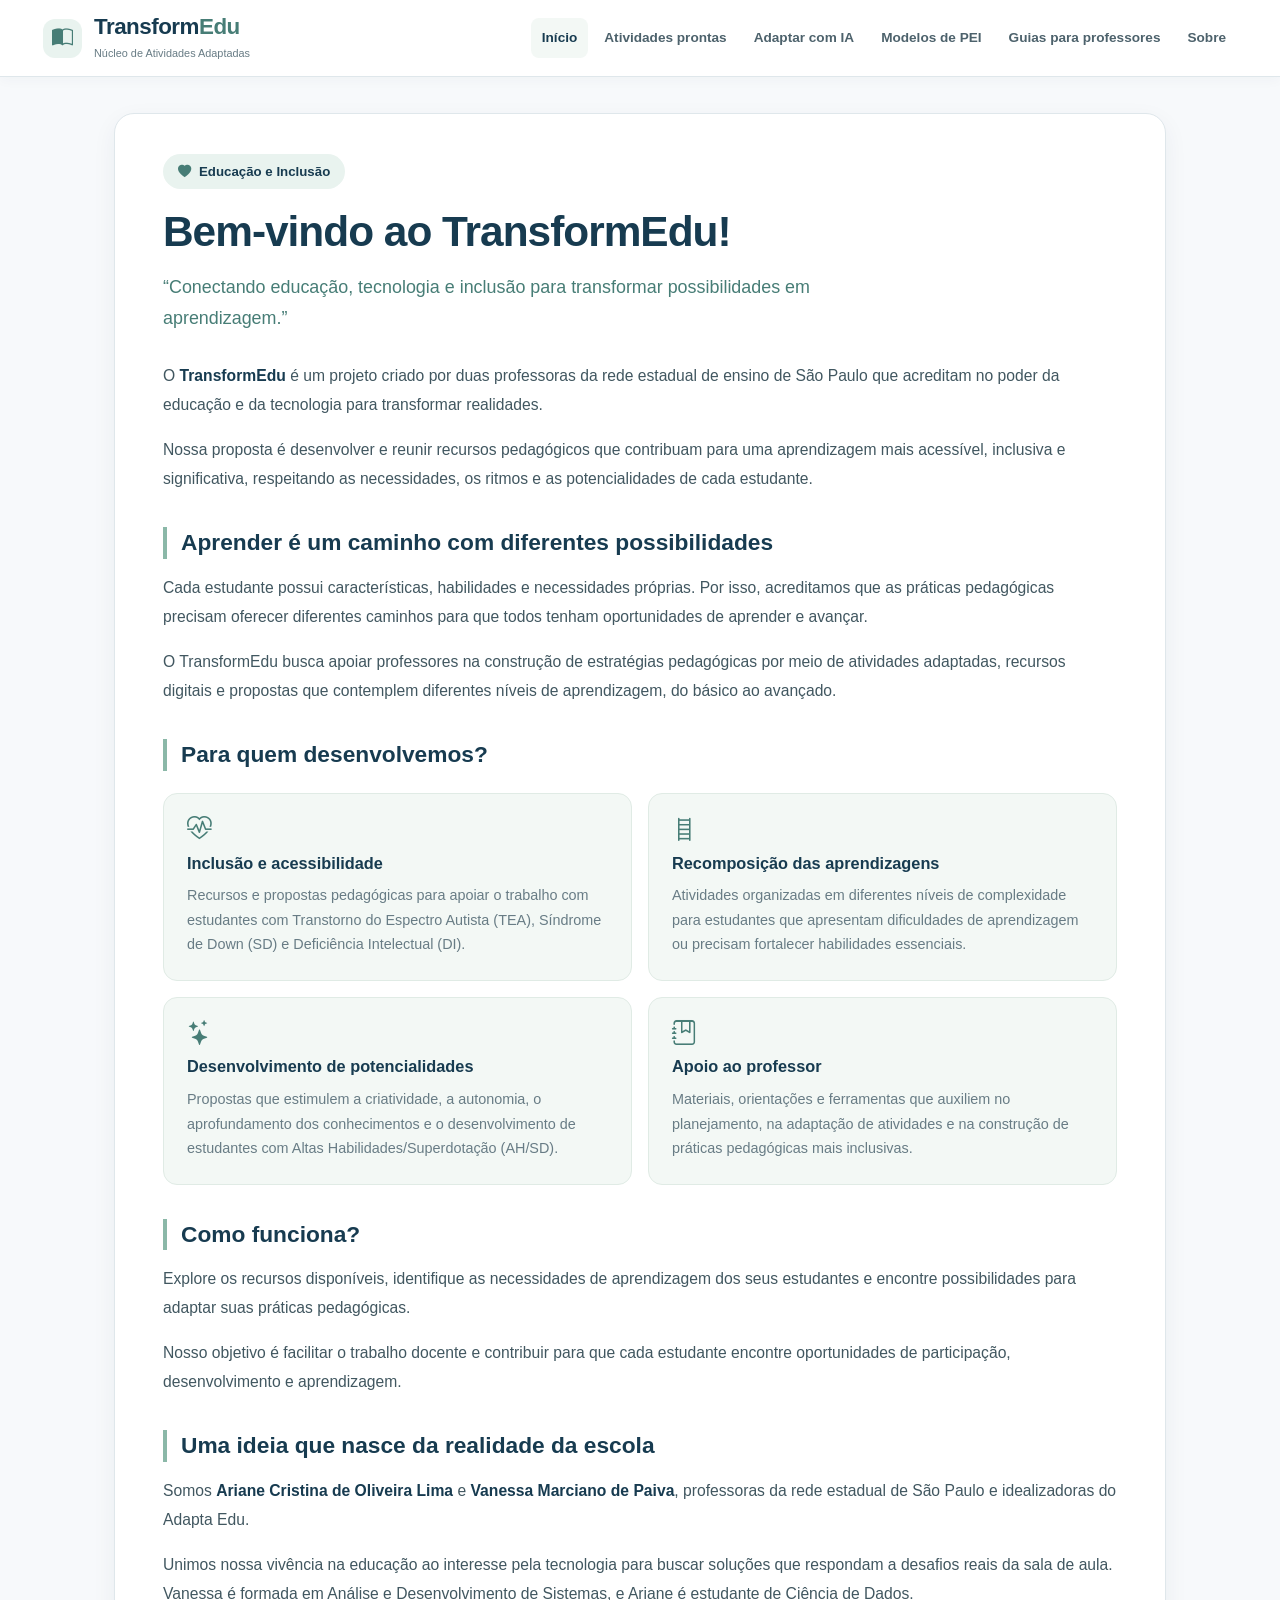
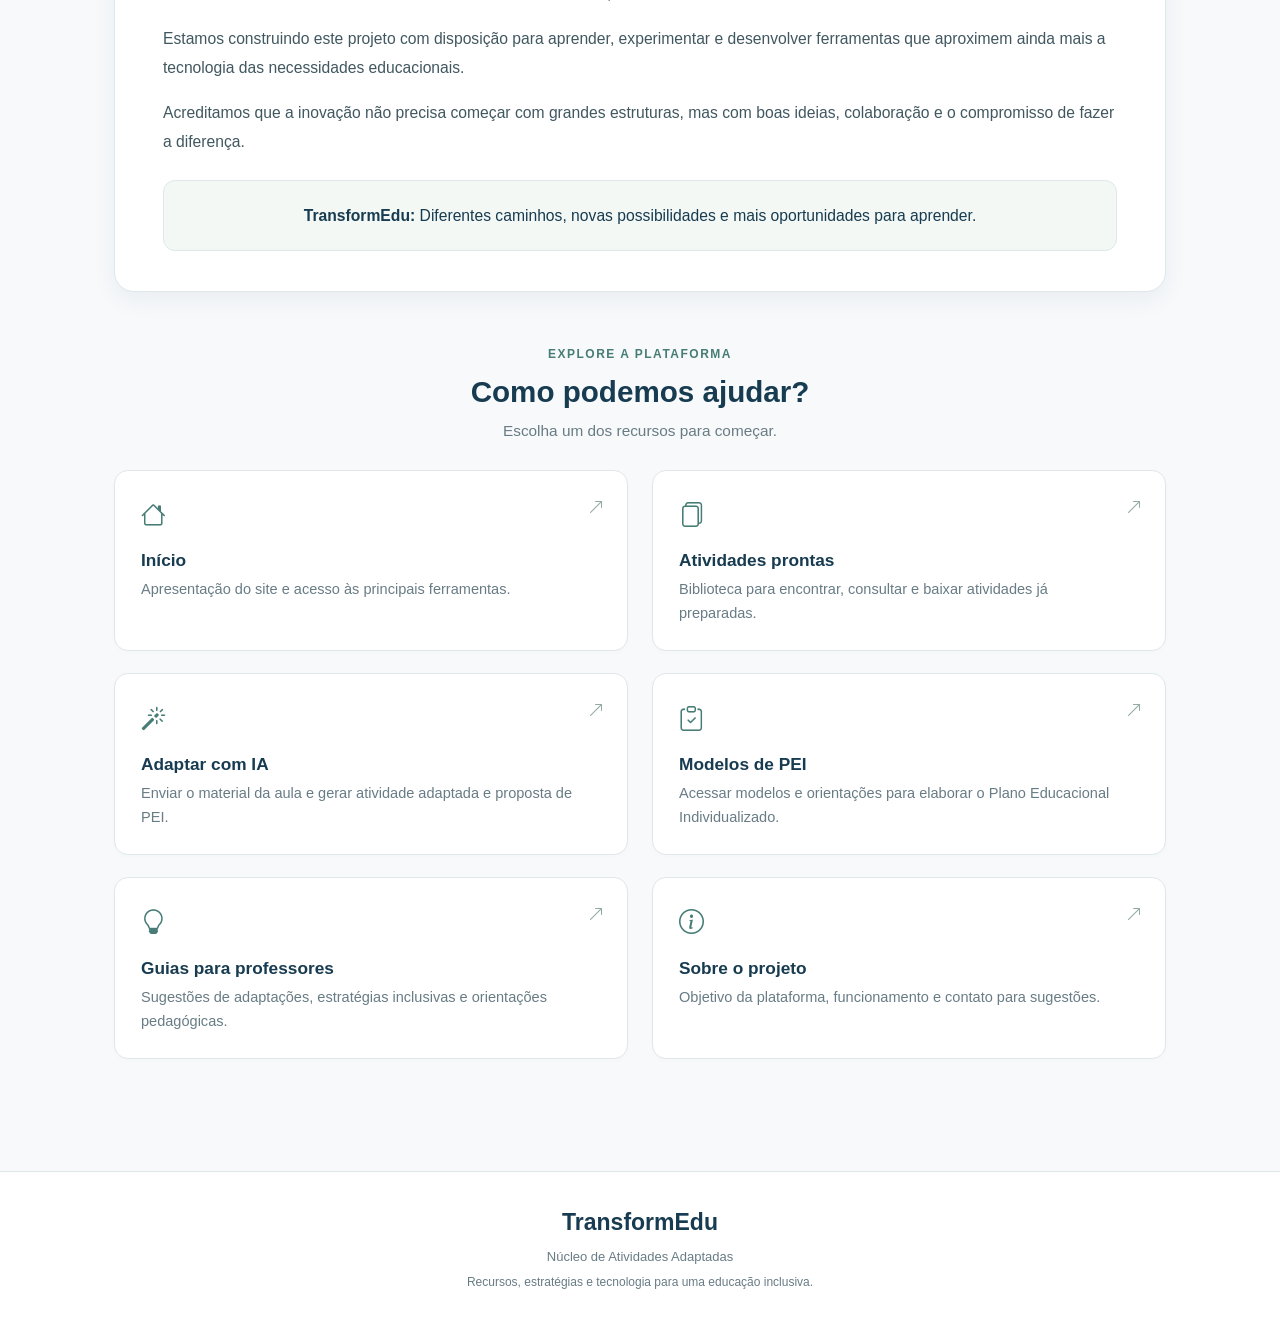
==== commit e67b073f: "nome do site" ====
--- a/index.html
+++ b/index.html
@@ -4,7 +4,7 @@
   <meta charset="UTF-8">
   <meta name="viewport" content="width=device-width, initial-scale=1.0">
   <meta name="theme-color" content="#173B50">
-  <title>TansformEdu - Inclusão e Tecnologia</title>
+  <title>TransformEdu - Inclusão e Tecnologia</title>
 
   <link rel="stylesheet" href="https://cdn.jsdelivr.net/npm/bootstrap-icons@1.11.3/font/bootstrap-icons.min.css">
   <link rel="stylesheet" href="style.css">
@@ -13,10 +13,10 @@
 
   <header class="site-header">
     <div class="nav-container">
-      <a href="index.html" class="brand" aria-label="TansformEdu - Página inicial">
+      <a href="index.html" class="brand" aria-label="TransformEdu - Página inicial">
         <span class="brand-icon"><i class="bi bi-book-half"></i></span>
         <span class="brand-text">
-          <span class="brand-name">Tansform<span class="brand-highlight">Edu</span>
+          <span class="brand-name">Transform<span class="brand-highlight">Edu</span>
           <span class="brand-subtitle">Núcleo de Atividades Adaptadas</span>
         </span>
       </a>
@@ -40,13 +40,13 @@
         Educação e Inclusão
       </span>
 
-      <h1 class="welcome-title">Bem-vindo ao TansformEdu!</h1>
+      <h1 class="welcome-title">Bem-vindo ao TransformEdu!</h1>
 
       <p class="tagline">“Conectando educação, tecnologia e inclusão para transformar possibilidades em aprendizagem.”</p>
 
       <div class="welcome-text">
         <p>
-          O <strong>TansformEdu</strong> é um projeto criado por duas professoras da rede estadual de ensino de São Paulo que acreditam no poder da educação e da tecnologia para transformar realidades.
+          O <strong>TransformEdu</strong> é um projeto criado por duas professoras da rede estadual de ensino de São Paulo que acreditam no poder da educação e da tecnologia para transformar realidades.
         </p>
 
         <p>
@@ -60,7 +60,7 @@
         </p>
 
         <p>
-          O TansformEdu busca apoiar professores na construção de estratégias pedagógicas por meio de atividades adaptadas, recursos digitais e propostas que contemplem diferentes níveis de aprendizagem, do básico ao avançado.
+          O TransformEdu busca apoiar professores na construção de estratégias pedagógicas por meio de atividades adaptadas, recursos digitais e propostas que contemplem diferentes níveis de aprendizagem, do básico ao avançado.
         </p>
 
         <h2 class="section-title">Para quem desenvolvemos?</h2>
@@ -120,7 +120,7 @@
         </p>
 
         <div class="manifesto-pill">
-          <strong>TansformEdu:</strong> Diferentes caminhos, novas possibilidades e mais oportunidades para aprender.
+          <strong>TransformEdu:</strong> Diferentes caminhos, novas possibilidades e mais oportunidades para aprender.
         </div>
       </div>
     </section>
@@ -206,7 +206,7 @@
   </main>
 
   <footer class="rodape">
-    <a class="rodape-marca" href="index.html">TansformEdu</a>
+    <a class="rodape-marca" href="index.html">TransformEdu</a>
     <p>Núcleo de Atividades Adaptadas</p>
     <p class="rodape-frase">
       Recursos, estratégias e tecnologia para uma educação inclusiva.
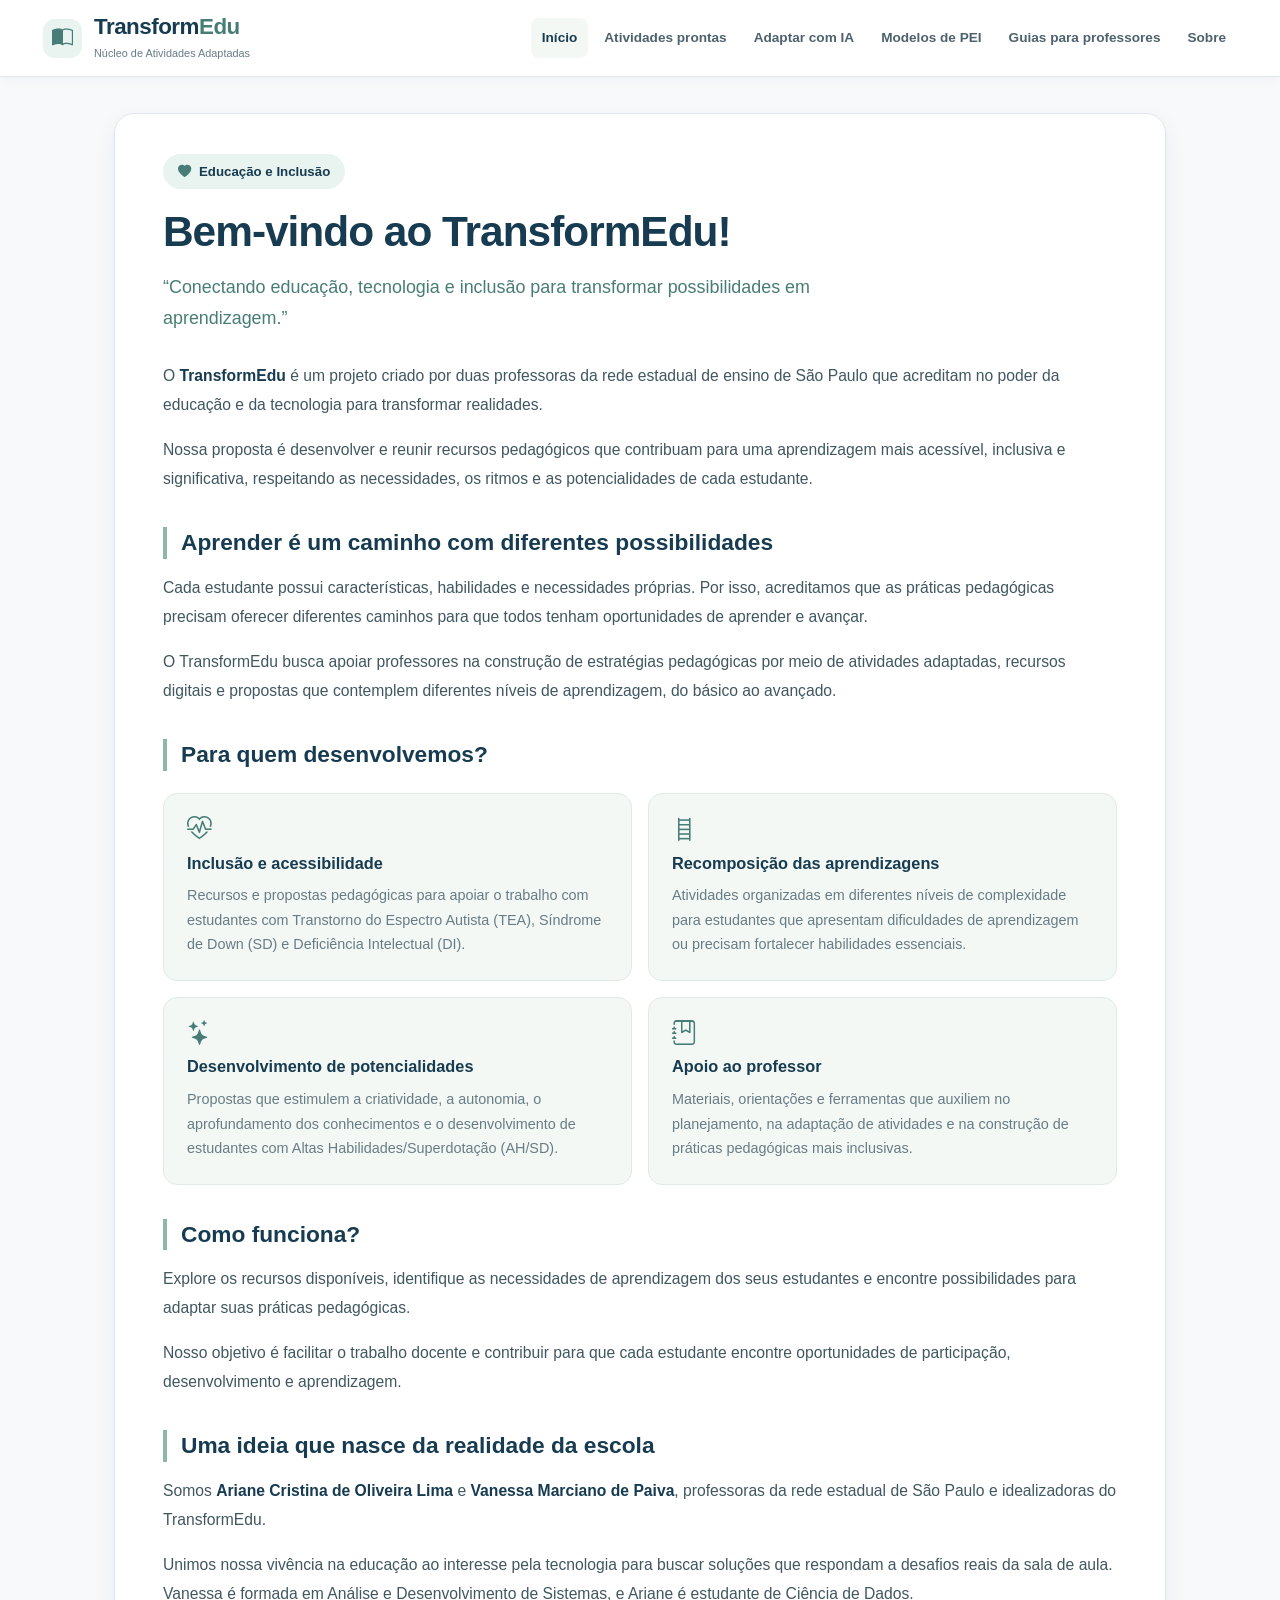
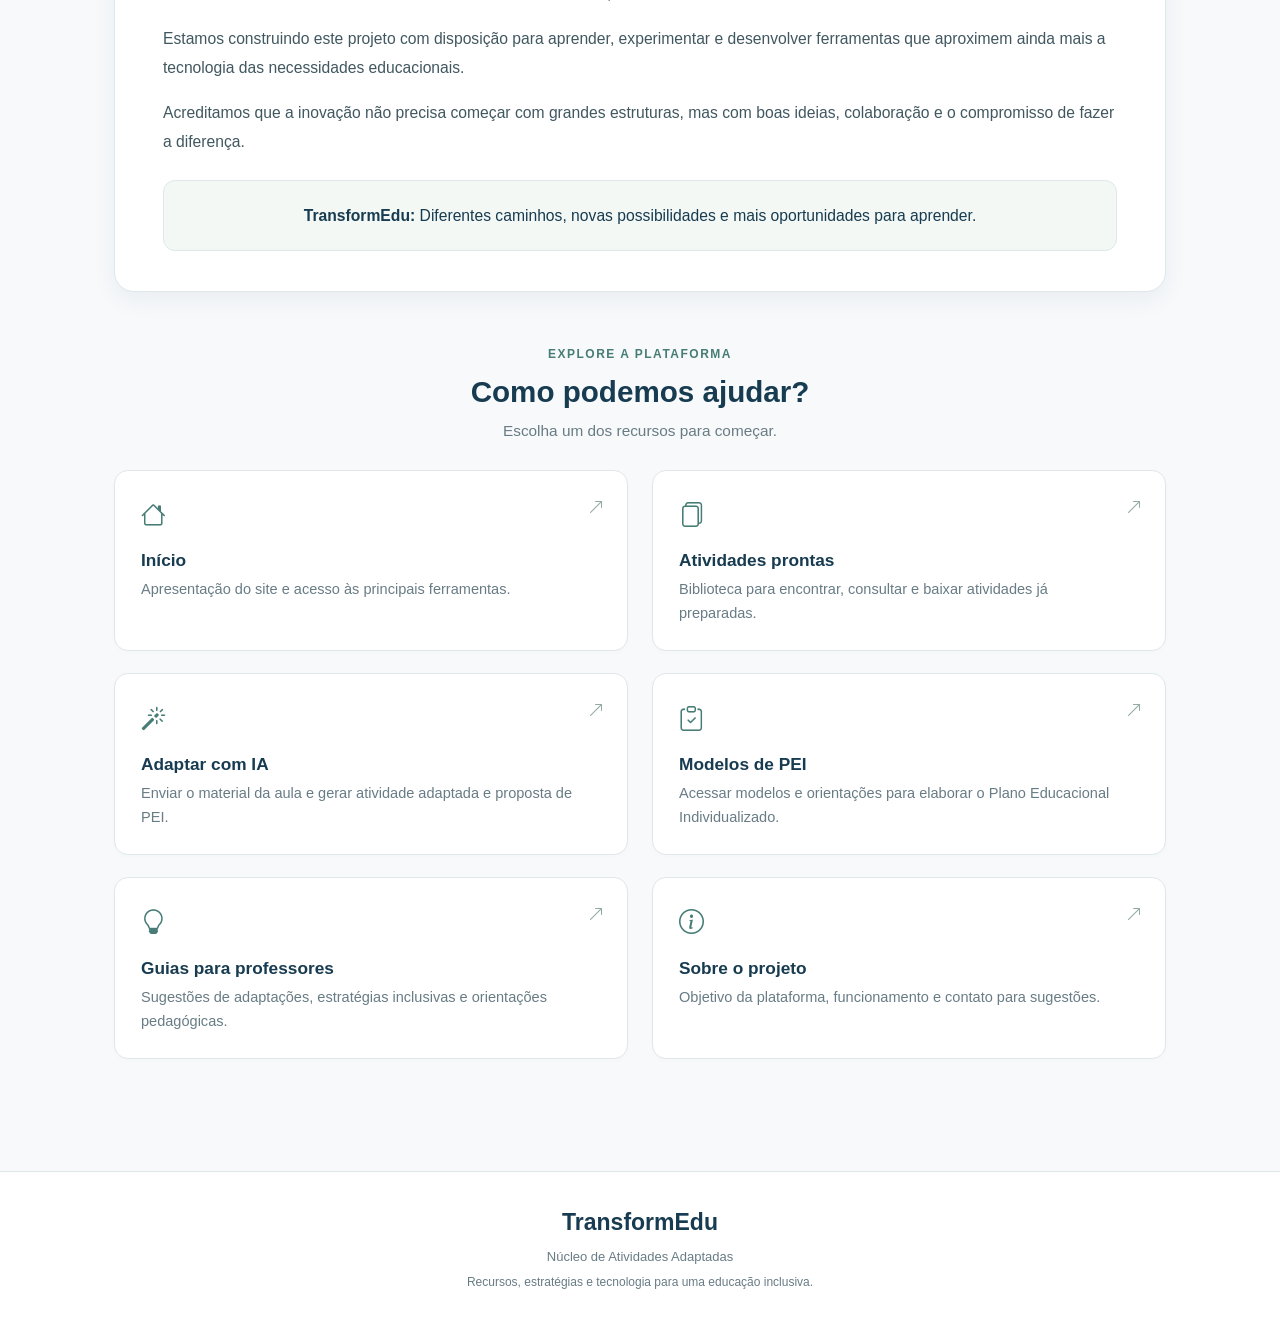
==== commit 7c4742bb: "Arrumar uma palavra no início" ====
--- a/index.html
+++ b/index.html
@@ -104,7 +104,7 @@
         <h2 class="section-title">Uma ideia que nasce da realidade da escola</h2>
 
         <p>
-          Somos <strong>Ariane Cristina de Oliveira Lima</strong> e <strong>Vanessa Marciano de Paiva</strong>, professoras da rede estadual de São Paulo e idealizadoras do Adapta Edu.
+          Somos <strong>Ariane Cristina de Oliveira Lima</strong> e <strong>Vanessa Marciano de Paiva</strong>, professoras da rede estadual de São Paulo e idealizadoras do TransformEdu.
         </p>
 
         <p>
